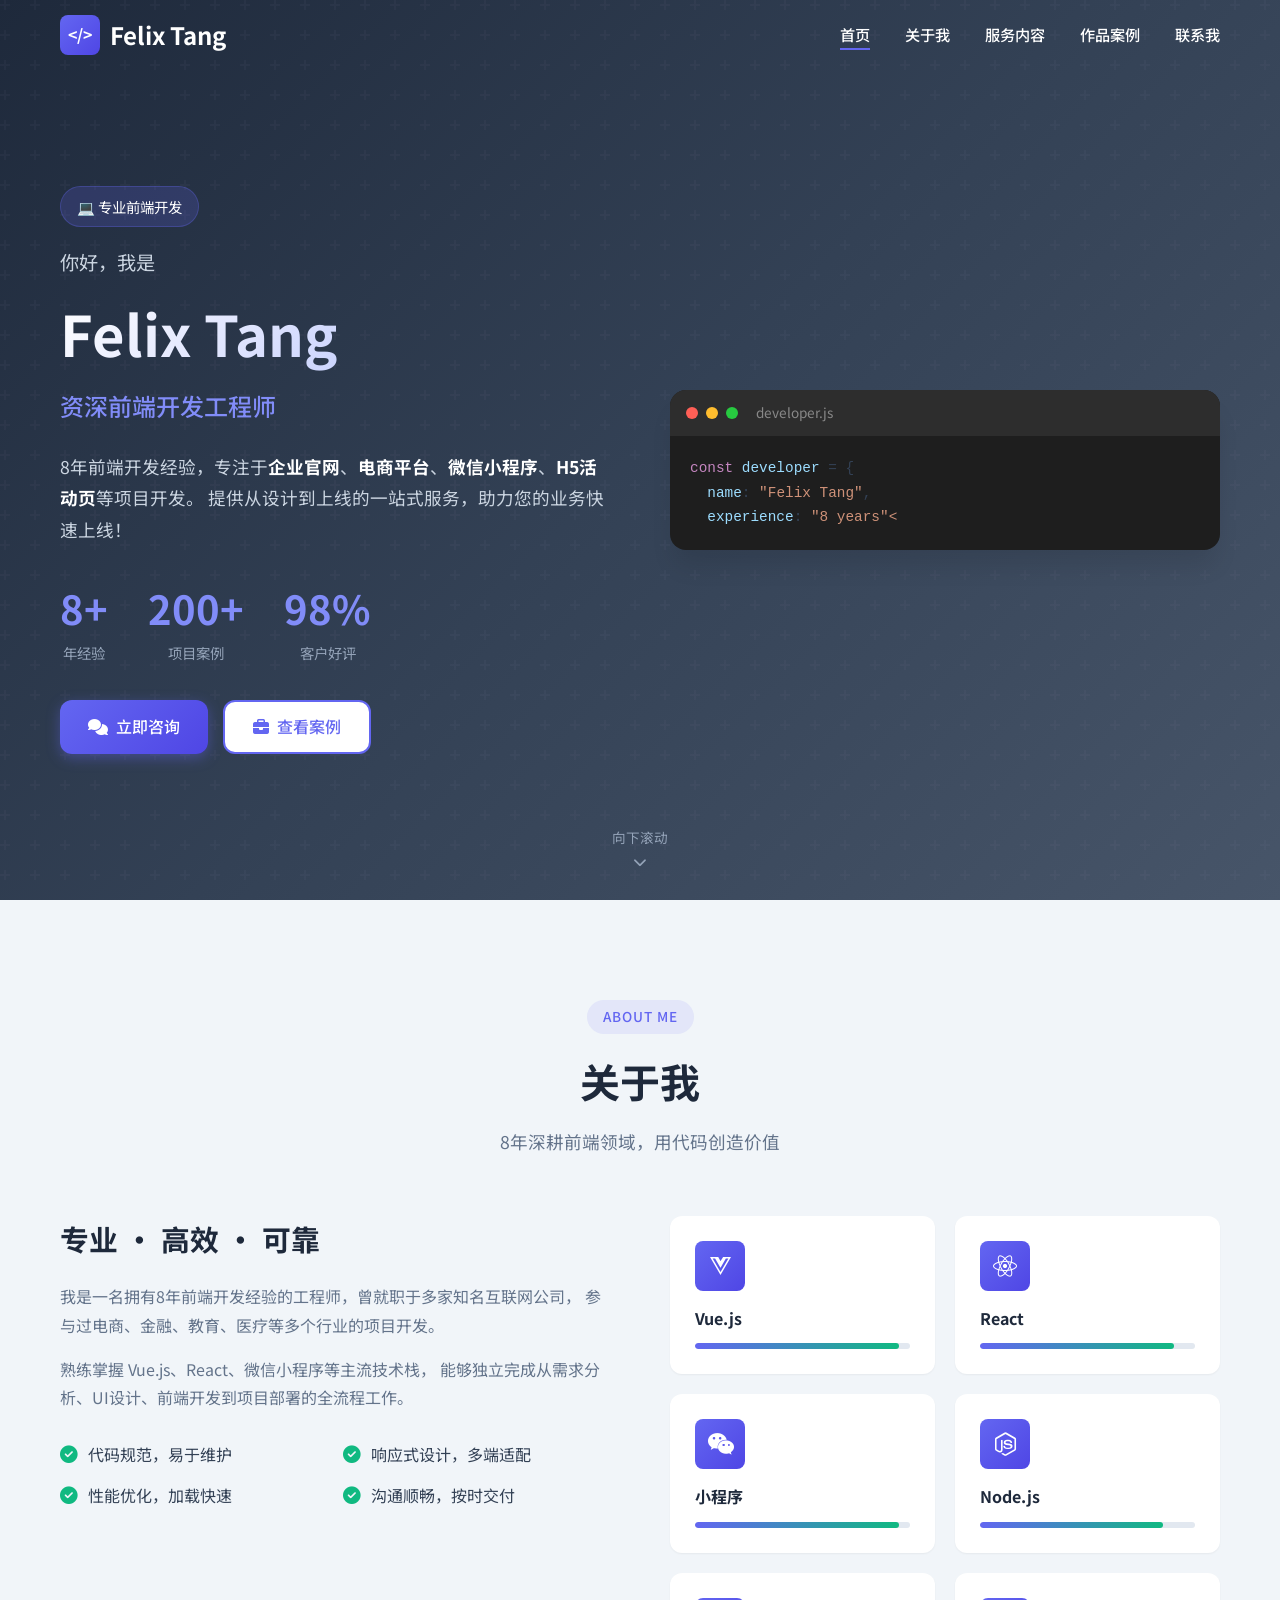
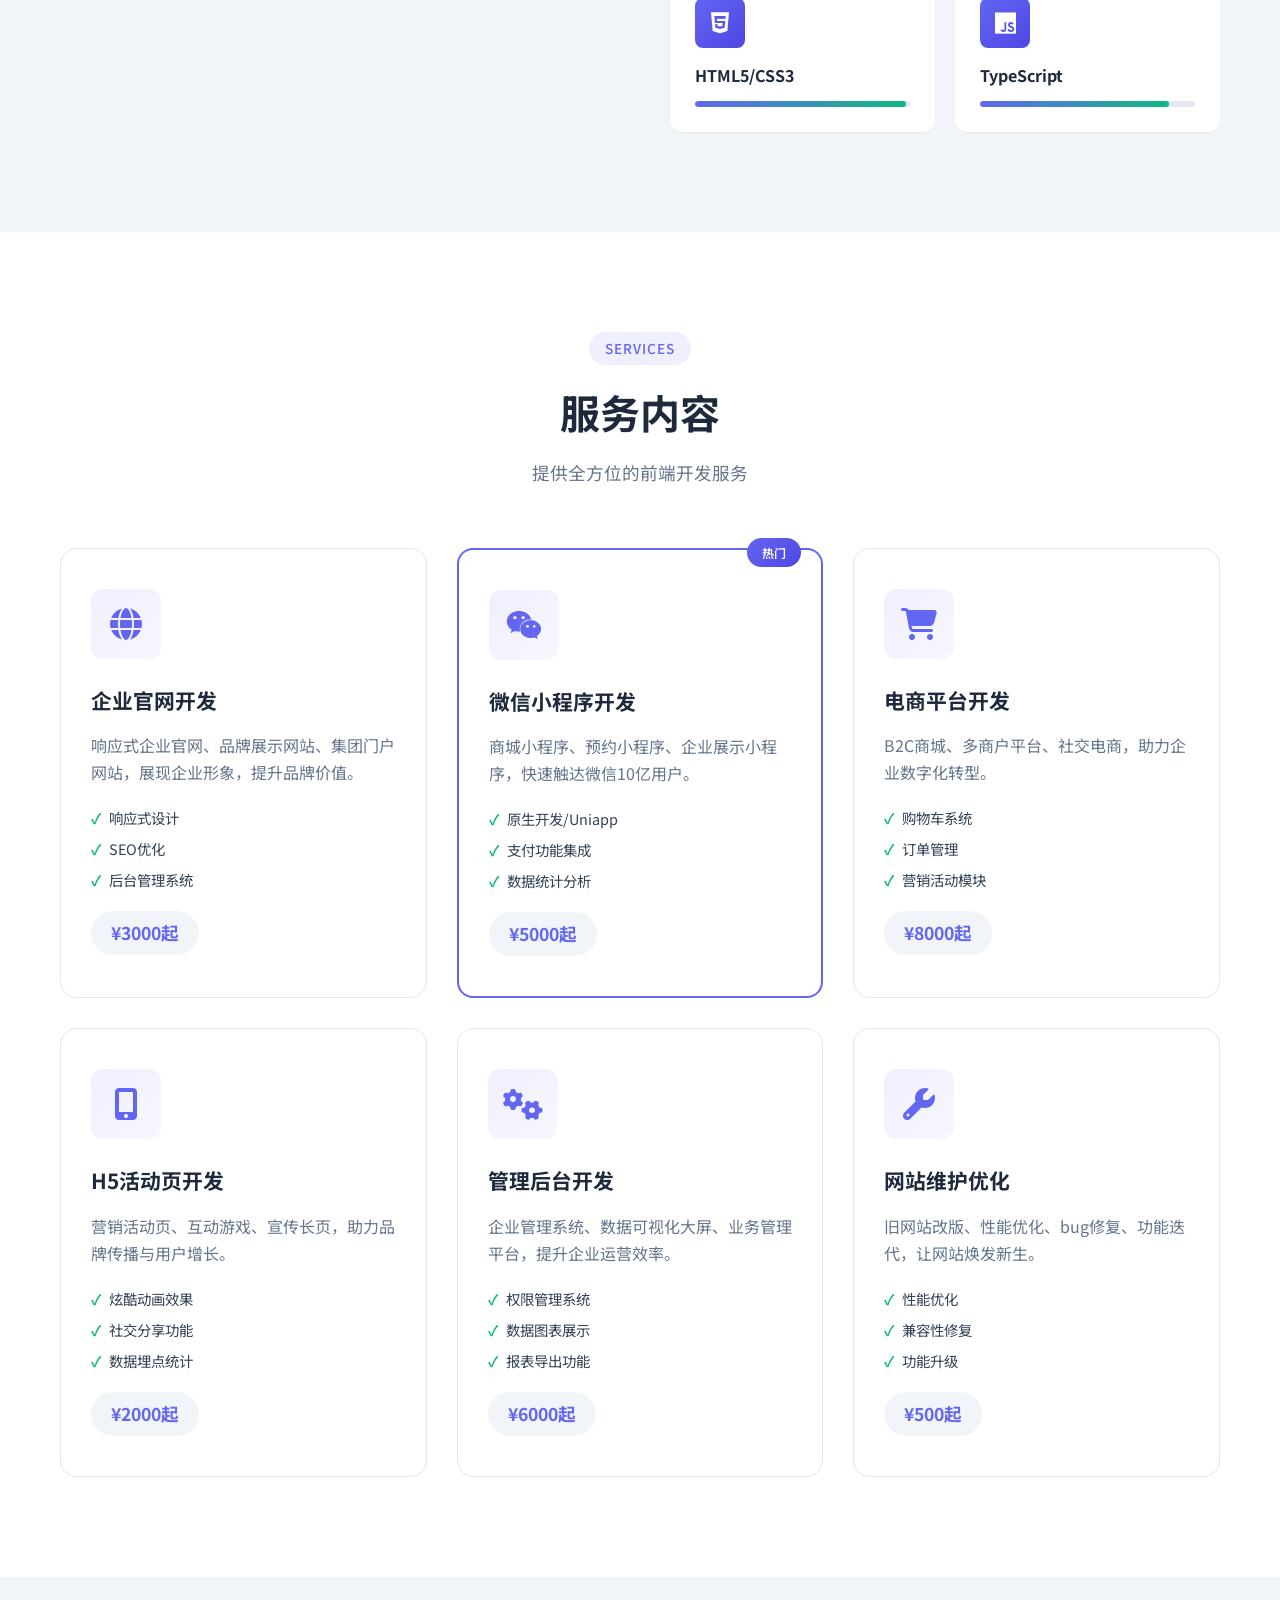
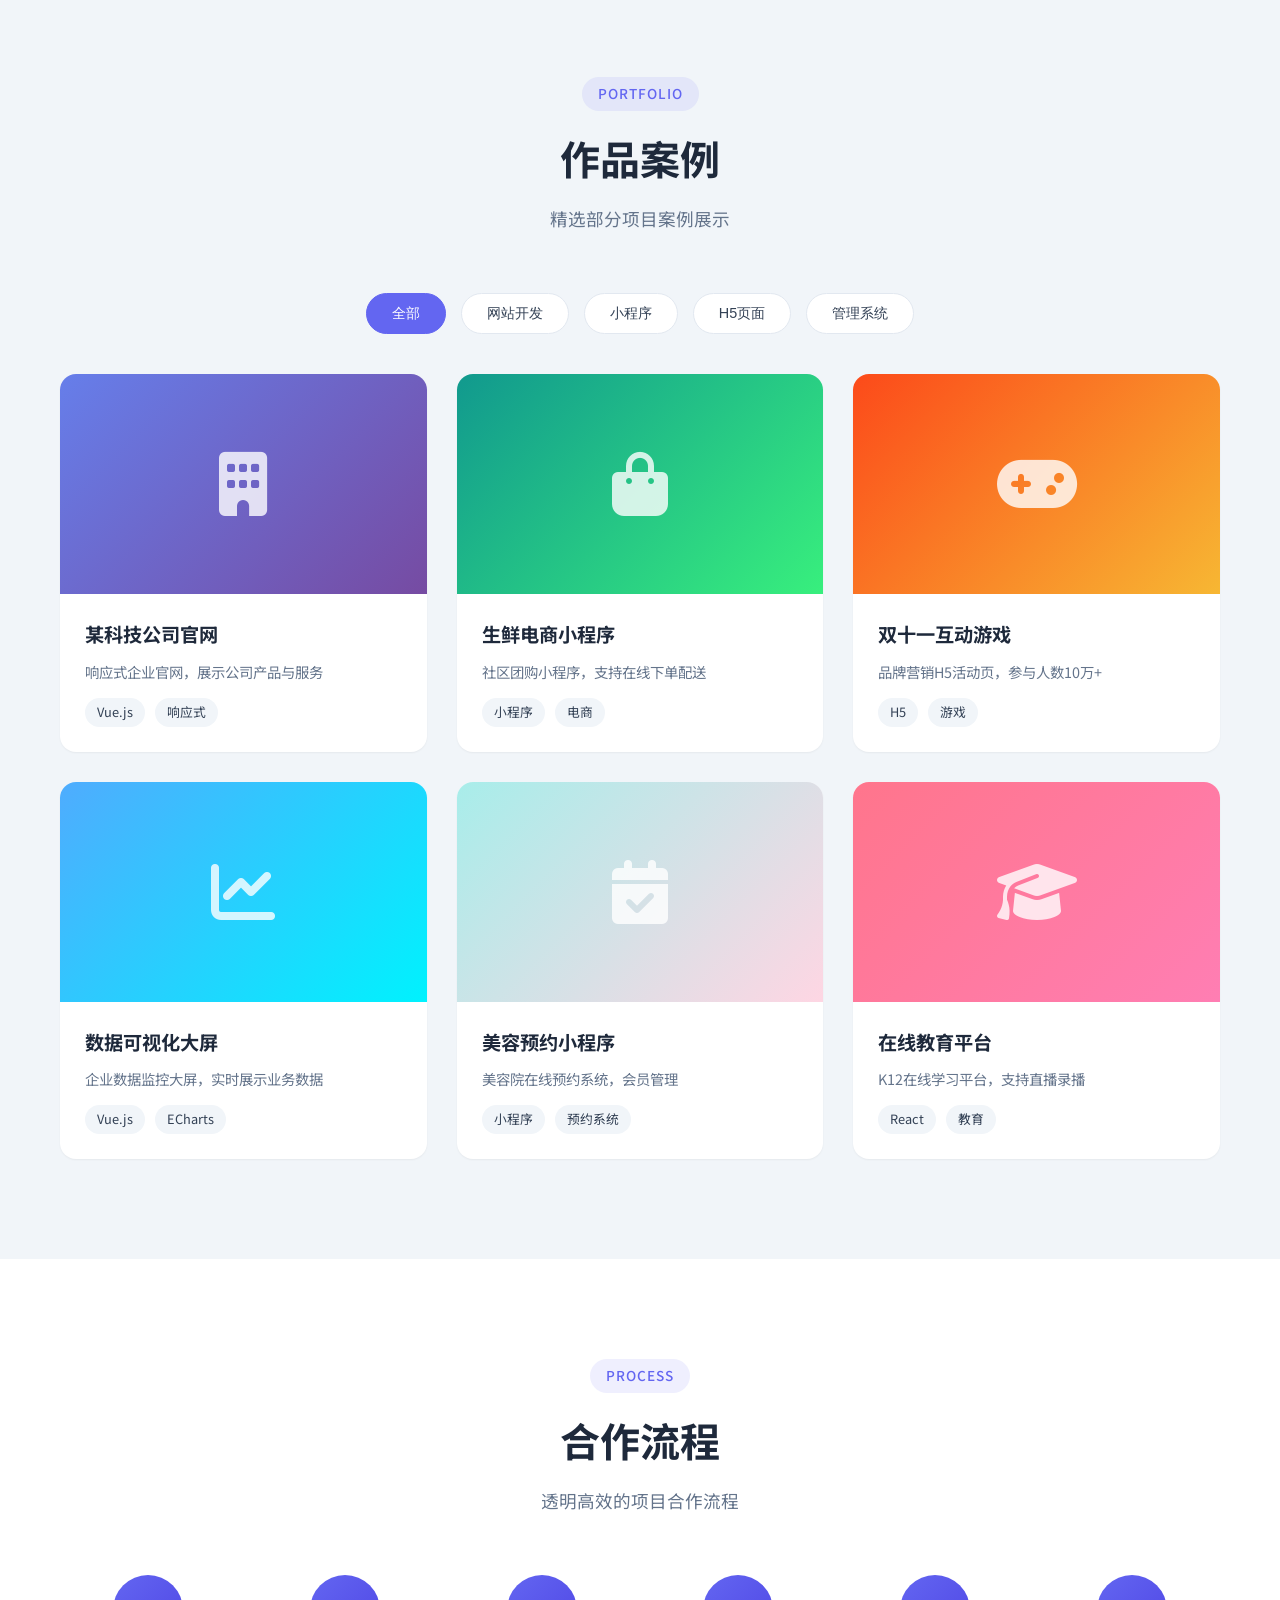
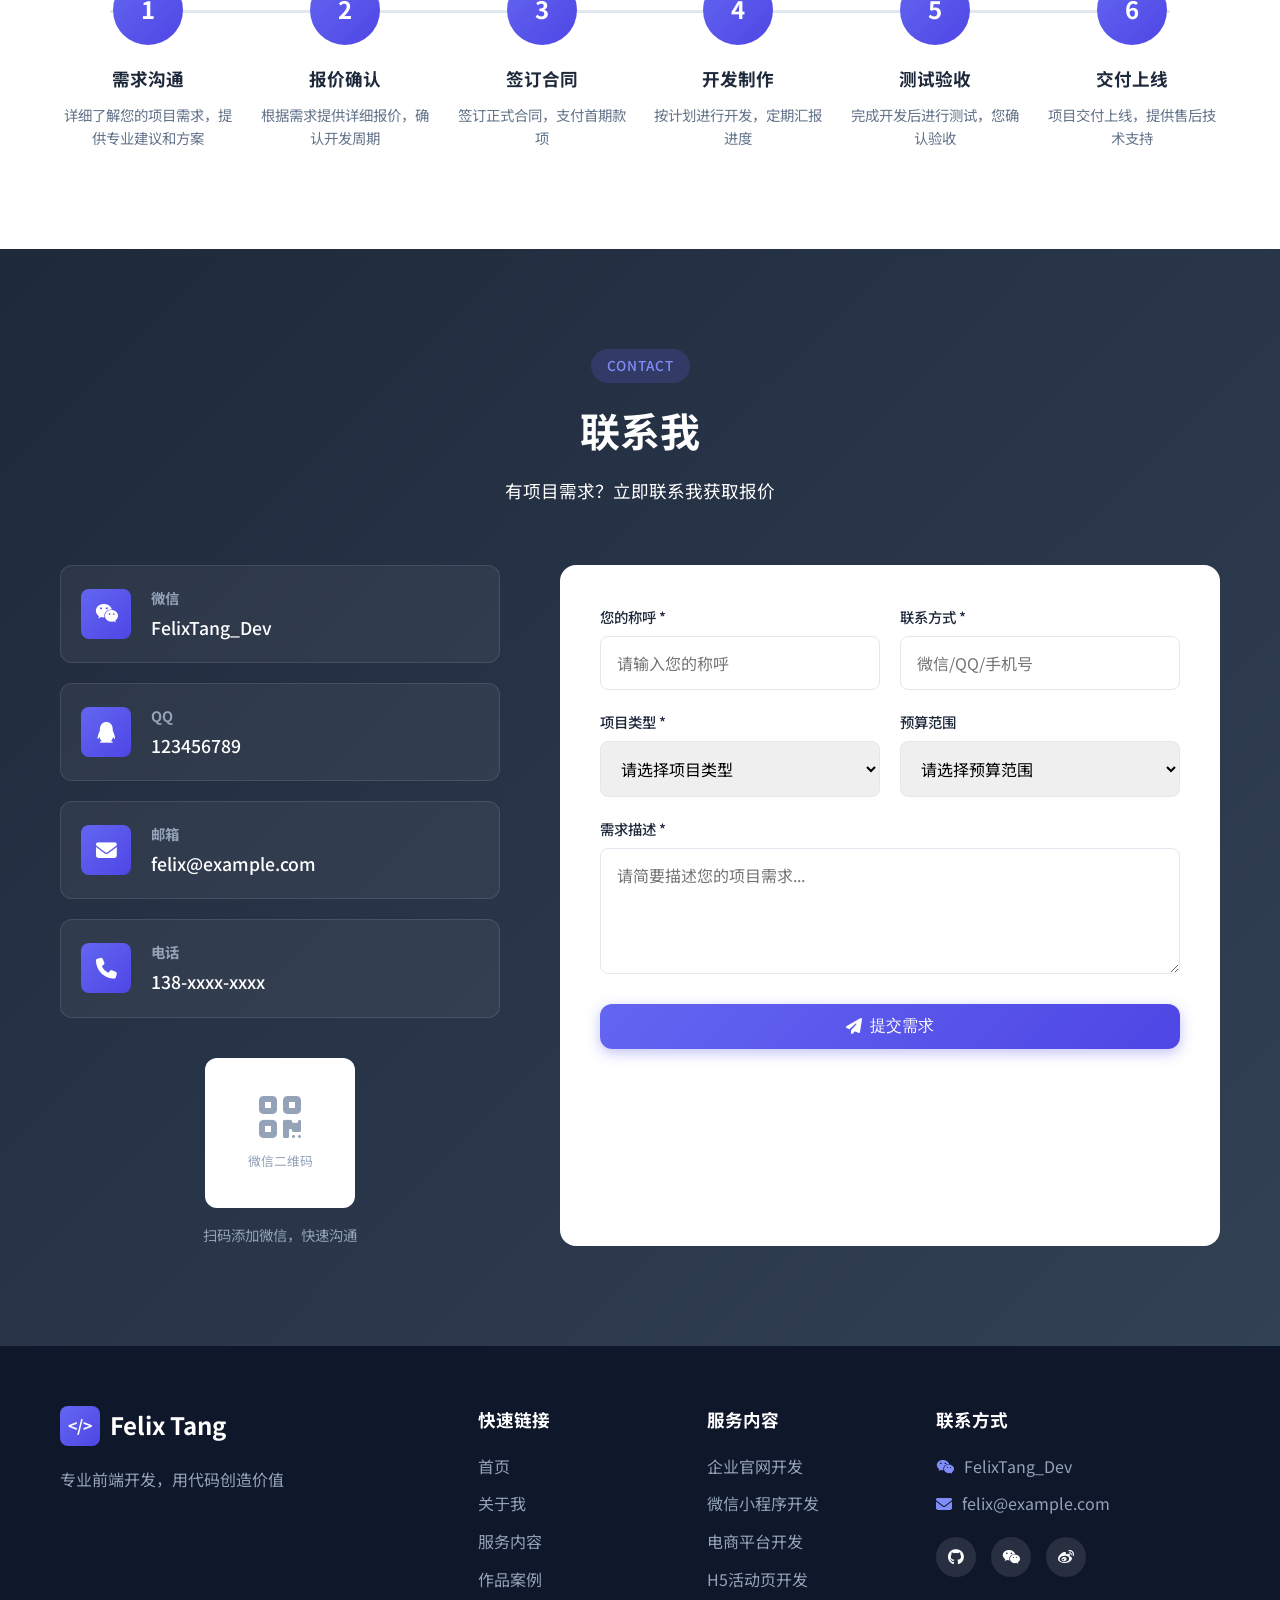
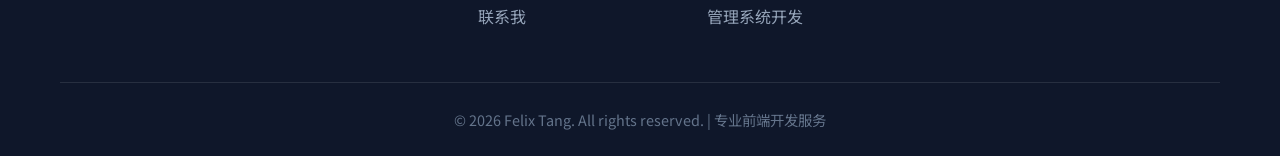
==== portfolio/index.html @ 5f20aa20 "feat: 添加前端开发者作品集网站 - 创建响应式单页面作品集网站 - 包含首页、关于、服务、案例、联系等模块 - 现代化 UI 设计，支持移动端适配 - 添加案例筛选、滚动动画等交互功能 - 用于" ====
<!DOCTYPE html>
<html lang="zh-CN">
<head>
    <meta charset="UTF-8">
    <meta name="viewport" content="width=device-width, initial-scale=1.0">
    <meta name="description" content="专业前端开发者 - 8年经验，专注网站开发、小程序开发、H5页面制作">
    <meta name="keywords" content="前端开发,网站开发,小程序开发,H5开发,外包接单">
    <title>Felix Tang | 资深前端开发工程师 - 网站&小程序定制开发</title>
    <link rel="stylesheet" href="assets/css/style.css">
    <link href="https://fonts.googleapis.com/css2?family=Noto+Sans+SC:wght@300;400;500;700&display=swap" rel="stylesheet">
    <link rel="stylesheet" href="https://cdnjs.cloudflare.com/ajax/libs/font-awesome/6.4.0/css/all.min.css">
</head>
<body>
    <!-- 导航栏 -->
    <nav class="navbar" id="navbar">
        <div class="container">
            <a href="#" class="logo">
                <span class="logo-icon">&lt;/&gt;</span>
                <span class="logo-text">Felix Tang</span>
            </a>
            <ul class="nav-links" id="navLinks">
                <li><a href="#home" class="active">首页</a></li>
                <li><a href="#about">关于我</a></li>
                <li><a href="#services">服务内容</a></li>
                <li><a href="#portfolio">作品案例</a></li>
                <li><a href="#contact">联系我</a></li>
            </ul>
            <button class="nav-toggle" id="navToggle">
                <i class="fas fa-bars"></i>
            </button>
        </div>
    </nav>

    <!-- Hero 区域 -->
    <section class="hero" id="home">
        <div class="hero-bg"></div>
        <div class="container">
            <div class="hero-content">
                <div class="hero-text">
                    <span class="hero-tag">💻 专业前端开发</span>
                    <h1 class="hero-title">
                        <span class="greeting">你好，我是</span>
                        <span class="name">Felix Tang</span>
                        <span class="role">资深前端开发工程师</span>
                    </h1>
                    <p class="hero-desc">
                        8年前端开发经验，专注于<strong>企业官网</strong>、<strong>电商平台</strong>、<strong>微信小程序</strong>、<strong>H5活动页</strong>等项目开发。
                        提供从设计到上线的一站式服务，助力您的业务快速上线！
                    </p>
                    <div class="hero-stats">
                        <div class="stat-item">
                            <span class="stat-number">8+</span>
                            <span class="stat-label">年经验</span>
                        </div>
                        <div class="stat-item">
                            <span class="stat-number">200+</span>
                            <span class="stat-label">项目案例</span>
                        </div>
                        <div class="stat-item">
                            <span class="stat-number">98%</span>
                            <span class="stat-label">客户好评</span>
                        </div>
                    </div>
                    <div class="hero-actions">
                        <a href="#contact" class="btn btn-primary">
                            <i class="fas fa-comments"></i> 立即咨询
                        </a>
                        <a href="#portfolio" class="btn btn-secondary">
                            <i class="fas fa-briefcase"></i> 查看案例
                        </a>
                    </div>
                </div>
                <div class="hero-visual">
                    <div class="code-window">
                        <div class="window-header">
                            <span class="dot red"></span>
                            <span class="dot yellow"></span>
                            <span class="dot green"></span>
                            <span class="window-title">developer.js</span>
                        </div>
                        <div class="window-body">
                            <pre><code><span class="keyword">const</span> <span class="variable">developer</span> = {
  <span class="property">name</span>: <span class="string">"Felix Tang"</span>,
  <span class="property">experience</span>: <span class="string">"8 years"</span>,
  <span class="property">skills</span>: [
    <span class="string">"Vue.js"</span>, <span class="string">"React"</span>,
    <span class="string">"小程序"</span>, <span class="string">"Node.js"</span>
  ],
  <span class="property">passion</span>: <span class="string">"创造优秀产品"</span>,
  <span class="method">createProject</span>() {
    <span class="keyword">return</span> <span class="string">"🚀 完美交付!"</span>;
  }
};</code></pre>
                        </div>
                    </div>
                </div>
            </div>
        </div>
        <div class="scroll-indicator">
            <span>向下滚动</span>
            <i class="fas fa-chevron-down"></i>
        </div>
    </section>

    <!-- 关于我 -->
    <section class="about" id="about">
        <div class="container">
            <div class="section-header">
                <span class="section-tag">About Me</span>
                <h2 class="section-title">关于我</h2>
                <p class="section-desc">8年深耕前端领域，用代码创造价值</p>
            </div>
            <div class="about-content">
                <div class="about-info">
                    <h3>专业 · 高效 · 可靠</h3>
                    <p>
                        我是一名拥有8年前端开发经验的工程师，曾就职于多家知名互联网公司，
                        参与过电商、金融、教育、医疗等多个行业的项目开发。
                    </p>
                    <p>
                        熟练掌握 Vue.js、React、微信小程序等主流技术栈，
                        能够独立完成从需求分析、UI设计、前端开发到项目部署的全流程工作。
                    </p>
                    <div class="about-highlights">
                        <div class="highlight-item">
                            <i class="fas fa-check-circle"></i>
                            <span>代码规范，易于维护</span>
                        </div>
                        <div class="highlight-item">
                            <i class="fas fa-check-circle"></i>
                            <span>响应式设计，多端适配</span>
                        </div>
                        <div class="highlight-item">
                            <i class="fas fa-check-circle"></i>
                            <span>性能优化，加载快速</span>
                        </div>
                        <div class="highlight-item">
                            <i class="fas fa-check-circle"></i>
                            <span>沟通顺畅，按时交付</span>
                        </div>
                    </div>
                </div>
                <div class="skills-grid">
                    <div class="skill-card">
                        <div class="skill-icon">
                            <i class="fab fa-vuejs"></i>
                        </div>
                        <h4>Vue.js</h4>
                        <div class="skill-bar">
                            <div class="skill-progress" style="width: 95%"></div>
                        </div>
                    </div>
                    <div class="skill-card">
                        <div class="skill-icon">
                            <i class="fab fa-react"></i>
                        </div>
                        <h4>React</h4>
                        <div class="skill-bar">
                            <div class="skill-progress" style="width: 90%"></div>
                        </div>
                    </div>
                    <div class="skill-card">
                        <div class="skill-icon">
                            <i class="fab fa-weixin"></i>
                        </div>
                        <h4>小程序</h4>
                        <div class="skill-bar">
                            <div class="skill-progress" style="width: 95%"></div>
                        </div>
                    </div>
                    <div class="skill-card">
                        <div class="skill-icon">
                            <i class="fab fa-node-js"></i>
                        </div>
                        <h4>Node.js</h4>
                        <div class="skill-bar">
                            <div class="skill-progress" style="width: 85%"></div>
                        </div>
                    </div>
                    <div class="skill-card">
                        <div class="skill-icon">
                            <i class="fab fa-html5"></i>
                        </div>
                        <h4>HTML5/CSS3</h4>
                        <div class="skill-bar">
                            <div class="skill-progress" style="width: 98%"></div>
                        </div>
                    </div>
                    <div class="skill-card">
                        <div class="skill-icon">
                            <i class="fab fa-js"></i>
                        </div>
                        <h4>TypeScript</h4>
                        <div class="skill-bar">
                            <div class="skill-progress" style="width: 88%"></div>
                        </div>
                    </div>
                </div>
            </div>
        </div>
    </section>

    <!-- 服务内容 -->
    <section class="services" id="services">
        <div class="container">
            <div class="section-header">
                <span class="section-tag">Services</span>
                <h2 class="section-title">服务内容</h2>
                <p class="section-desc">提供全方位的前端开发服务</p>
            </div>
            <div class="services-grid">
                <div class="service-card">
                    <div class="service-icon">
                        <i class="fas fa-globe"></i>
                    </div>
                    <h3>企业官网开发</h3>
                    <p>响应式企业官网、品牌展示网站、集团门户网站，展现企业形象，提升品牌价值。</p>
                    <ul class="service-features">
                        <li>响应式设计</li>
                        <li>SEO优化</li>
                        <li>后台管理系统</li>
                    </ul>
                    <span class="service-price">¥3000起</span>
                </div>
                <div class="service-card featured">
                    <div class="featured-tag">热门</div>
                    <div class="service-icon">
                        <i class="fab fa-weixin"></i>
                    </div>
                    <h3>微信小程序开发</h3>
                    <p>商城小程序、预约小程序、企业展示小程序，快速触达微信10亿用户。</p>
                    <ul class="service-features">
                        <li>原生开发/Uniapp</li>
                        <li>支付功能集成</li>
                        <li>数据统计分析</li>
                    </ul>
                    <span class="service-price">¥5000起</span>
                </div>
                <div class="service-card">
                    <div class="service-icon">
                        <i class="fas fa-shopping-cart"></i>
                    </div>
                    <h3>电商平台开发</h3>
                    <p>B2C商城、多商户平台、社交电商，助力企业数字化转型。</p>
                    <ul class="service-features">
                        <li>购物车系统</li>
                        <li>订单管理</li>
                        <li>营销活动模块</li>
                    </ul>
                    <span class="service-price">¥8000起</span>
                </div>
                <div class="service-card">
                    <div class="service-icon">
                        <i class="fas fa-mobile-alt"></i>
                    </div>
                    <h3>H5活动页开发</h3>
                    <p>营销活动页、互动游戏、宣传长页，助力品牌传播与用户增长。</p>
                    <ul class="service-features">
                        <li>炫酷动画效果</li>
                        <li>社交分享功能</li>
                        <li>数据埋点统计</li>
                    </ul>
                    <span class="service-price">¥2000起</span>
                </div>
                <div class="service-card">
                    <div class="service-icon">
                        <i class="fas fa-cogs"></i>
                    </div>
                    <h3>管理后台开发</h3>
                    <p>企业管理系统、数据可视化大屏、业务管理平台，提升企业运营效率。</p>
                    <ul class="service-features">
                        <li>权限管理系统</li>
                        <li>数据图表展示</li>
                        <li>报表导出功能</li>
                    </ul>
                    <span class="service-price">¥6000起</span>
                </div>
                <div class="service-card">
                    <div class="service-icon">
                        <i class="fas fa-wrench"></i>
                    </div>
                    <h3>网站维护优化</h3>
                    <p>旧网站改版、性能优化、bug修复、功能迭代，让网站焕发新生。</p>
                    <ul class="service-features">
                        <li>性能优化</li>
                        <li>兼容性修复</li>
                        <li>功能升级</li>
                    </ul>
                    <span class="service-price">¥500起</span>
                </div>
            </div>
        </div>
    </section>

    <!-- 作品案例 -->
    <section class="portfolio" id="portfolio">
        <div class="container">
            <div class="section-header">
                <span class="section-tag">Portfolio</span>
                <h2 class="section-title">作品案例</h2>
                <p class="section-desc">精选部分项目案例展示</p>
            </div>
            <div class="portfolio-filter">
                <button class="filter-btn active" data-filter="all">全部</button>
                <button class="filter-btn" data-filter="website">网站开发</button>
                <button class="filter-btn" data-filter="miniprogram">小程序</button>
                <button class="filter-btn" data-filter="h5">H5页面</button>
                <button class="filter-btn" data-filter="admin">管理系统</button>
            </div>
            <div class="portfolio-grid">
                <!-- 案例1 -->
                <div class="portfolio-item" data-category="website">
                    <div class="portfolio-image">
                        <div class="portfolio-placeholder" style="background: linear-gradient(135deg, #667eea 0%, #764ba2 100%);">
                            <i class="fas fa-building"></i>
                        </div>
                        <div class="portfolio-overlay">
                            <div class="portfolio-actions">
                                <a href="#" class="portfolio-btn"><i class="fas fa-link"></i></a>
                                <a href="#" class="portfolio-btn"><i class="fas fa-search-plus"></i></a>
                            </div>
                        </div>
                    </div>
                    <div class="portfolio-info">
                        <h3>某科技公司官网</h3>
                        <p>响应式企业官网，展示公司产品与服务</p>
                        <div class="portfolio-tags">
                            <span>Vue.js</span>
                            <span>响应式</span>
                        </div>
                    </div>
                </div>
                <!-- 案例2 -->
                <div class="portfolio-item" data-category="miniprogram">
                    <div class="portfolio-image">
                        <div class="portfolio-placeholder" style="background: linear-gradient(135deg, #11998e 0%, #38ef7d 100%);">
                            <i class="fas fa-shopping-bag"></i>
                        </div>
                        <div class="portfolio-overlay">
                            <div class="portfolio-actions">
                                <a href="#" class="portfolio-btn"><i class="fas fa-link"></i></a>
                                <a href="#" class="portfolio-btn"><i class="fas fa-search-plus"></i></a>
                            </div>
                        </div>
                    </div>
                    <div class="portfolio-info">
                        <h3>生鲜电商小程序</h3>
                        <p>社区团购小程序，支持在线下单配送</p>
                        <div class="portfolio-tags">
                            <span>小程序</span>
                            <span>电商</span>
                        </div>
                    </div>
                </div>
                <!-- 案例3 -->
                <div class="portfolio-item" data-category="h5">
                    <div class="portfolio-image">
                        <div class="portfolio-placeholder" style="background: linear-gradient(135deg, #fc4a1a 0%, #f7b733 100%);">
                            <i class="fas fa-gamepad"></i>
                        </div>
                        <div class="portfolio-overlay">
                            <div class="portfolio-actions">
                                <a href="#" class="portfolio-btn"><i class="fas fa-link"></i></a>
                                <a href="#" class="portfolio-btn"><i class="fas fa-search-plus"></i></a>
                            </div>
                        </div>
                    </div>
                    <div class="portfolio-info">
                        <h3>双十一互动游戏</h3>
                        <p>品牌营销H5活动页，参与人数10万+</p>
                        <div class="portfolio-tags">
                            <span>H5</span>
                            <span>游戏</span>
                        </div>
                    </div>
                </div>
                <!-- 案例4 -->
                <div class="portfolio-item" data-category="admin">
                    <div class="portfolio-image">
                        <div class="portfolio-placeholder" style="background: linear-gradient(135deg, #4facfe 0%, #00f2fe 100%);">
                            <i class="fas fa-chart-line"></i>
                        </div>
                        <div class="portfolio-overlay">
                            <div class="portfolio-actions">
                                <a href="#" class="portfolio-btn"><i class="fas fa-link"></i></a>
                                <a href="#" class="portfolio-btn"><i class="fas fa-search-plus"></i></a>
                            </div>
                        </div>
                    </div>
                    <div class="portfolio-info">
                        <h3>数据可视化大屏</h3>
                        <p>企业数据监控大屏，实时展示业务数据</p>
                        <div class="portfolio-tags">
                            <span>Vue.js</span>
                            <span>ECharts</span>
                        </div>
                    </div>
                </div>
                <!-- 案例5 -->
                <div class="portfolio-item" data-category="miniprogram">
                    <div class="portfolio-image">
                        <div class="portfolio-placeholder" style="background: linear-gradient(135deg, #a8edea 0%, #fed6e3 100%);">
                            <i class="fas fa-calendar-check"></i>
                        </div>
                        <div class="portfolio-overlay">
                            <div class="portfolio-actions">
                                <a href="#" class="portfolio-btn"><i class="fas fa-link"></i></a>
                                <a href="#" class="portfolio-btn"><i class="fas fa-search-plus"></i></a>
                            </div>
                        </div>
                    </div>
                    <div class="portfolio-info">
                        <h3>美容预约小程序</h3>
                        <p>美容院在线预约系统，会员管理</p>
                        <div class="portfolio-tags">
                            <span>小程序</span>
                            <span>预约系统</span>
                        </div>
                    </div>
                </div>
                <!-- 案例6 -->
                <div class="portfolio-item" data-category="website">
                    <div class="portfolio-image">
                        <div class="portfolio-placeholder" style="background: linear-gradient(135deg, #ff758c 0%, #ff7eb3 100%);">
                            <i class="fas fa-graduation-cap"></i>
                        </div>
                        <div class="portfolio-overlay">
                            <div class="portfolio-actions">
                                <a href="#" class="portfolio-btn"><i class="fas fa-link"></i></a>
                                <a href="#" class="portfolio-btn"><i class="fas fa-search-plus"></i></a>
                            </div>
                        </div>
                    </div>
                    <div class="portfolio-info">
                        <h3>在线教育平台</h3>
                        <p>K12在线学习平台，支持直播录播</p>
                        <div class="portfolio-tags">
                            <span>React</span>
                            <span>教育</span>
                        </div>
                    </div>
                </div>
            </div>
        </div>
    </section>

    <!-- 工作流程 -->
    <section class="process">
        <div class="container">
            <div class="section-header">
                <span class="section-tag">Process</span>
                <h2 class="section-title">合作流程</h2>
                <p class="section-desc">透明高效的项目合作流程</p>
            </div>
            <div class="process-timeline">
                <div class="process-item">
                    <div class="process-icon">
                        <span>1</span>
                    </div>
                    <div class="process-content">
                        <h3>需求沟通</h3>
                        <p>详细了解您的项目需求，提供专业建议和方案</p>
                    </div>
                </div>
                <div class="process-item">
                    <div class="process-icon">
                        <span>2</span>
                    </div>
                    <div class="process-content">
                        <h3>报价确认</h3>
                        <p>根据需求提供详细报价，确认开发周期</p>
                    </div>
                </div>
                <div class="process-item">
                    <div class="process-icon">
                        <span>3</span>
                    </div>
                    <div class="process-content">
                        <h3>签订合同</h3>
                        <p>签订正式合同，支付首期款项</p>
                    </div>
                </div>
                <div class="process-item">
                    <div class="process-icon">
                        <span>4</span>
                    </div>
                    <div class="process-content">
                        <h3>开发制作</h3>
                        <p>按计划进行开发，定期汇报进度</p>
                    </div>
                </div>
                <div class="process-item">
                    <div class="process-icon">
                        <span>5</span>
                    </div>
                    <div class="process-content">
                        <h3>测试验收</h3>
                        <p>完成开发后进行测试，您确认验收</p>
                    </div>
                </div>
                <div class="process-item">
                    <div class="process-icon">
                        <span>6</span>
                    </div>
                    <div class="process-content">
                        <h3>交付上线</h3>
                        <p>项目交付上线，提供售后技术支持</p>
                    </div>
                </div>
            </div>
        </div>
    </section>

    <!-- 联系我 -->
    <section class="contact" id="contact">
        <div class="container">
            <div class="section-header">
                <span class="section-tag">Contact</span>
                <h2 class="section-title">联系我</h2>
                <p class="section-desc">有项目需求？立即联系我获取报价</p>
            </div>
            <div class="contact-content">
                <div class="contact-info">
                    <div class="contact-card">
                        <div class="contact-icon">
                            <i class="fab fa-weixin"></i>
                        </div>
                        <div class="contact-detail">
                            <h4>微信</h4>
                            <p>FelixTang_Dev</p>
                        </div>
                    </div>
                    <div class="contact-card">
                        <div class="contact-icon">
                            <i class="fab fa-qq"></i>
                        </div>
                        <div class="contact-detail">
                            <h4>QQ</h4>
                            <p>123456789</p>
                        </div>
                    </div>
                    <div class="contact-card">
                        <div class="contact-icon">
                            <i class="fas fa-envelope"></i>
                        </div>
                        <div class="contact-detail">
                            <h4>邮箱</h4>
                            <p>felix@example.com</p>
                        </div>
                    </div>
                    <div class="contact-card">
                        <div class="contact-icon">
                            <i class="fas fa-phone"></i>
                        </div>
                        <div class="contact-detail">
                            <h4>电话</h4>
                            <p>138-xxxx-xxxx</p>
                        </div>
                    </div>
                    <div class="contact-qr">
                        <div class="qr-placeholder">
                            <i class="fas fa-qrcode"></i>
                            <p>微信二维码</p>
                        </div>
                        <p>扫码添加微信，快速沟通</p>
                    </div>
                </div>
                <div class="contact-form-wrapper">
                    <form class="contact-form" id="contactForm">
                        <div class="form-group">
                            <label for="name">您的称呼 *</label>
                            <input type="text" id="name" name="name" required placeholder="请输入您的称呼">
                        </div>
                        <div class="form-group">
                            <label for="contact">联系方式 *</label>
                            <input type="text" id="contact" name="contact" required placeholder="微信/QQ/手机号">
                        </div>
                        <div class="form-group">
                            <label for="projectType">项目类型 *</label>
                            <select id="projectType" name="projectType" required>
                                <option value="">请选择项目类型</option>
                                <option value="website">企业官网</option>
                                <option value="miniprogram">微信小程序</option>
                                <option value="ecommerce">电商平台</option>
                                <option value="h5">H5活动页</option>
                                <option value="admin">管理系统</option>
                                <option value="other">其他</option>
                            </select>
                        </div>
                        <div class="form-group">
                            <label for="budget">预算范围</label>
                            <select id="budget" name="budget">
                                <option value="">请选择预算范围</option>
                                <option value="3000">3000以下</option>
                                <option value="3000-5000">3000-5000</option>
                                <option value="5000-10000">5000-10000</option>
                                <option value="10000-20000">10000-20000</option>
                                <option value="20000+">20000以上</option>
                            </select>
                        </div>
                        <div class="form-group full-width">
                            <label for="description">需求描述 *</label>
                            <textarea id="description" name="description" rows="4" required placeholder="请简要描述您的项目需求..."></textarea>
                        </div>
                        <button type="submit" class="btn btn-primary btn-block">
                            <i class="fas fa-paper-plane"></i> 提交需求
                        </button>
                    </form>
                </div>
            </div>
        </div>
    </section>

    <!-- 页脚 -->
    <footer class="footer">
        <div class="container">
            <div class="footer-content">
                <div class="footer-brand">
                    <a href="#" class="logo">
                        <span class="logo-icon">&lt;/&gt;</span>
                        <span class="logo-text">Felix Tang</span>
                    </a>
                    <p>专业前端开发，用代码创造价值</p>
                </div>
                <div class="footer-links">
                    <h4>快速链接</h4>
                    <ul>
                        <li><a href="#home">首页</a></li>
                        <li><a href="#about">关于我</a></li>
                        <li><a href="#services">服务内容</a></li>
                        <li><a href="#portfolio">作品案例</a></li>
                        <li><a href="#contact">联系我</a></li>
                    </ul>
                </div>
                <div class="footer-services">
                    <h4>服务内容</h4>
                    <ul>
                        <li>企业官网开发</li>
                        <li>微信小程序开发</li>
                        <li>电商平台开发</li>
                        <li>H5活动页开发</li>
                        <li>管理系统开发</li>
                    </ul>
                </div>
                <div class="footer-contact">
                    <h4>联系方式</h4>
                    <ul>
                        <li><i class="fab fa-weixin"></i> FelixTang_Dev</li>
                        <li><i class="fas fa-envelope"></i> felix@example.com</li>
                    </ul>
                    <div class="social-links">
                        <a href="#"><i class="fab fa-github"></i></a>
                        <a href="#"><i class="fab fa-weixin"></i></a>
                        <a href="#"><i class="fab fa-weibo"></i></a>
                    </div>
                </div>
            </div>
            <div class="footer-bottom">
                <p>&copy; 2026 Felix Tang. All rights reserved. | 专业前端开发服务</p>
            </div>
        </div>
    </footer>

    <!-- 返回顶部 -->
    <button class="back-to-top" id="backToTop">
        <i class="fas fa-arrow-up"></i>
    </button>

    <script src="assets/js/main.js"></script>
</body>
</html>
---- portfolio/assets/css/style.css ----
/* ==================== 
   CSS Variables & Reset 
   ==================== */
:root {
    --primary-color: #6366f1;
    --primary-dark: #4f46e5;
    --primary-light: #818cf8;
    --secondary-color: #10b981;
    --accent-color: #f59e0b;
    --dark-color: #1e293b;
    --dark-light: #334155;
    --light-color: #f8fafc;
    --gray-100: #f1f5f9;
    --gray-200: #e2e8f0;
    --gray-300: #cbd5e1;
    --gray-400: #94a3b8;
    --gray-500: #64748b;
    --gray-600: #475569;
    --text-color: #334155;
    --text-light: #64748b;
    --white: #ffffff;
    --shadow-sm: 0 1px 2px 0 rgb(0 0 0 / 0.05);
    --shadow: 0 4px 6px -1px rgb(0 0 0 / 0.1);
    --shadow-lg: 0 10px 15px -3px rgb(0 0 0 / 0.1);
    --shadow-xl: 0 20px 25px -5px rgb(0 0 0 / 0.1);
    --radius-sm: 0.375rem;
    --radius: 0.5rem;
    --radius-lg: 0.75rem;
    --radius-xl: 1rem;
    --radius-2xl: 1.5rem;
    --transition: all 0.3s ease;
}

* {
    margin: 0;
    padding: 0;
    box-sizing: border-box;
}

html {
    scroll-behavior: smooth;
}

body {
    font-family: 'Noto Sans SC', -apple-system, BlinkMacSystemFont, sans-serif;
    font-size: 16px;
    line-height: 1.6;
    color: var(--text-color);
    background-color: var(--white);
    overflow-x: hidden;
}

a {
    text-decoration: none;
    color: inherit;
    transition: var(--transition);
}

ul {
    list-style: none;
}

img {
    max-width: 100%;
    height: auto;
}

/* ==================== 
   Utility Classes 
   ==================== */
.container {
    max-width: 1200px;
    margin: 0 auto;
    padding: 0 20px;
}

.btn {
    display: inline-flex;
    align-items: center;
    justify-content: center;
    gap: 8px;
    padding: 12px 28px;
    font-size: 1rem;
    font-weight: 500;
    border-radius: var(--radius-lg);
    border: none;
    cursor: pointer;
    transition: var(--transition);
}

.btn-primary {
    background: linear-gradient(135deg, var(--primary-color) 0%, var(--primary-dark) 100%);
    color: var(--white);
    box-shadow: 0 4px 14px 0 rgba(99, 102, 241, 0.4);
}

.btn-primary:hover {
    transform: translateY(-2px);
    box-shadow: 0 6px 20px 0 rgba(99, 102, 241, 0.5);
}

.btn-secondary {
    background: var(--white);
    color: var(--primary-color);
    border: 2px solid var(--primary-color);
}

.btn-secondary:hover {
    background: var(--primary-color);
    color: var(--white);
}

.btn-block {
    width: 100%;
}

/* ==================== 
   Navigation 
   ==================== */
.navbar {
    position: fixed;
    top: 0;
    left: 0;
    right: 0;
    z-index: 1000;
    padding: 15px 0;
    background: transparent;
    transition: var(--transition);
}

.navbar.scrolled {
    background: rgba(255, 255, 255, 0.95);
    backdrop-filter: blur(10px);
    box-shadow: var(--shadow);
    padding: 10px 0;
}

.navbar .container {
    display: flex;
    justify-content: space-between;
    align-items: center;
}

.logo {
    display: flex;
    align-items: center;
    gap: 10px;
    font-size: 1.5rem;
    font-weight: 700;
}

.logo-icon {
    display: flex;
    align-items: center;
    justify-content: center;
    width: 40px;
    height: 40px;
    background: linear-gradient(135deg, var(--primary-color) 0%, var(--primary-dark) 100%);
    color: var(--white);
    border-radius: var(--radius);
    font-size: 1rem;
    font-weight: 700;
}

.logo-text {
    color: var(--dark-color);
}

.navbar:not(.scrolled) .logo-text {
    color: var(--white);
}

.nav-links {
    display: flex;
    gap: 35px;
}

.nav-links a {
    font-size: 0.95rem;
    font-weight: 500;
    color: var(--dark-color);
    position: relative;
}

.navbar:not(.scrolled) .nav-links a {
    color: var(--white);
}

.nav-links a::after {
    content: '';
    position: absolute;
    bottom: -5px;
    left: 0;
    width: 0;
    height: 2px;
    background: var(--primary-color);
    transition: var(--transition);
}

.nav-links a:hover::after,
.nav-links a.active::after {
    width: 100%;
}

.nav-toggle {
    display: none;
    background: none;
    border: none;
    font-size: 1.5rem;
    color: var(--dark-color);
    cursor: pointer;
}

.navbar:not(.scrolled) .nav-toggle {
    color: var(--white);
}

/* ==================== 
   Hero Section 
   ==================== */
.hero {
    position: relative;
    min-height: 100vh;
    display: flex;
    align-items: center;
    padding: 100px 0 60px;
    overflow: hidden;
}

.hero-bg {
    position: absolute;
    top: 0;
    left: 0;
    right: 0;
    bottom: 0;
    background: linear-gradient(135deg, #1e293b 0%, #334155 50%, #475569 100%);
    z-index: -2;
}

.hero-bg::before {
    content: '';
    position: absolute;
    top: 0;
    left: 0;
    right: 0;
    bottom: 0;
    background: url("data:image/svg+xml,%3Csvg width='60' height='60' viewBox='0 0 60 60' xmlns='http://www.w3.org/2000/svg'%3E%3Cg fill='none' fill-rule='evenodd'%3E%3Cg fill='%239C92AC' fill-opacity='0.05'%3E%3Cpath d='M36 34v-4h-2v4h-4v2h4v4h2v-4h4v-2h-4zm0-30V0h-2v4h-4v2h4v4h2V6h4V4h-4zM6 34v-4H4v4H0v2h4v4h2v-4h4v-2H6zM6 4V0H4v4H0v2h4v4h2V6h4V4H6z'/%3E%3C/g%3E%3C/g%3E%3C/svg%3E");
}

.hero-content {
    display: grid;
    grid-template-columns: 1fr 1fr;
    gap: 60px;
    align-items: center;
}

.hero-text {
    color: var(--white);
}

.hero-tag {
    display: inline-block;
    padding: 8px 16px;
    background: rgba(99, 102, 241, 0.2);
    border: 1px solid rgba(99, 102, 241, 0.3);
    border-radius: 50px;
    font-size: 0.9rem;
    margin-bottom: 20px;
}

.hero-title {
    margin-bottom: 25px;
}

.hero-title .greeting {
    display: block;
    font-size: 1.2rem;
    font-weight: 400;
    color: var(--gray-300);
    margin-bottom: 10px;
}

.hero-title .name {
    display: block;
    font-size: 3.5rem;
    font-weight: 700;
    background: linear-gradient(135deg, #fff 0%, #a5b4fc 100%);
    -webkit-background-clip: text;
    -webkit-text-fill-color: transparent;
    background-clip: text;
    margin-bottom: 10px;
}

.hero-title .role {
    display: block;
    font-size: 1.5rem;
    font-weight: 500;
    color: var(--primary-light);
}

.hero-desc {
    font-size: 1.1rem;
    line-height: 1.8;
    color: var(--gray-300);
    margin-bottom: 30px;
}

.hero-desc strong {
    color: var(--white);
}

.hero-stats {
    display: flex;
    gap: 40px;
    margin-bottom: 35px;
}

.stat-item {
    text-align: center;
}

.stat-number {
    display: block;
    font-size: 2.5rem;
    font-weight: 700;
    color: var(--primary-light);
}

.stat-label {
    font-size: 0.9rem;
    color: var(--gray-400);
}

.hero-actions {
    display: flex;
    gap: 15px;
}

/* Code Window */
.code-window {
    background: #1e1e1e;
    border-radius: var(--radius-xl);
    overflow: hidden;
    box-shadow: var(--shadow-xl);
}

.window-header {
    display: flex;
    align-items: center;
    gap: 8px;
    padding: 12px 16px;
    background: #2d2d2d;
}

.dot {
    width: 12px;
    height: 12px;
    border-radius: 50%;
}

.dot.red { background: #ff5f56; }
.dot.yellow { background: #ffbd2e; }
.dot.green { background: #27ca40; }

.window-title {
    margin-left: 10px;
    font-size: 0.85rem;
    color: #888;
}

.window-body {
    padding: 20px;
}

.window-body pre {
    font-family: 'Fira Code', 'Monaco', monospace;
    font-size: 0.9rem;
    line-height: 1.7;
}

.window-body .keyword { color: #c586c0; }
.window-body .variable { color: #9cdcfe; }
.window-body .property { color: #9cdcfe; }
.window-body .string { color: #ce9178; }
.window-body .method { color: #dcdcaa; }

/* Scroll Indicator */
.scroll-indicator {
    position: absolute;
    bottom: 30px;
    left: 50%;
    transform: translateX(-50%);
    display: flex;
    flex-direction: column;
    align-items: center;
    gap: 8px;
    color: var(--gray-400);
    font-size: 0.85rem;
    animation: bounce 2s infinite;
}

@keyframes bounce {
    0%, 20%, 50%, 80%, 100% { transform: translateX(-50%) translateY(0); }
    40% { transform: translateX(-50%) translateY(-10px); }
    60% { transform: translateX(-50%) translateY(-5px); }
}

/* ==================== 
   Section Styles 
   ==================== */
section {
    padding: 100px 0;
}

.section-header {
    text-align: center;
    margin-bottom: 60px;
}

.section-tag {
    display: inline-block;
    padding: 6px 16px;
    background: rgba(99, 102, 241, 0.1);
    color: var(--primary-color);
    border-radius: 50px;
    font-size: 0.85rem;
    font-weight: 500;
    text-transform: uppercase;
    letter-spacing: 1px;
    margin-bottom: 15px;
}

.section-title {
    font-size: 2.5rem;
    font-weight: 700;
    color: var(--dark-color);
    margin-bottom: 15px;
}

.section-desc {
    font-size: 1.1rem;
    color: var(--text-light);
}

/* ==================== 
   About Section 
   ==================== */
.about {
    background: var(--gray-100);
}

.about-content {
    display: grid;
    grid-template-columns: 1fr 1fr;
    gap: 60px;
    align-items: start;
}

.about-info h3 {
    font-size: 1.8rem;
    color: var(--dark-color);
    margin-bottom: 20px;
}

.about-info p {
    color: var(--text-light);
    margin-bottom: 15px;
    line-height: 1.8;
}

.about-highlights {
    margin-top: 30px;
    display: grid;
    grid-template-columns: 1fr 1fr;
    gap: 15px;
}

.highlight-item {
    display: flex;
    align-items: center;
    gap: 10px;
    color: var(--text-color);
}

.highlight-item i {
    color: var(--secondary-color);
    font-size: 1.1rem;
}

.skills-grid {
    display: grid;
    grid-template-columns: repeat(2, 1fr);
    gap: 20px;
}

.skill-card {
    background: var(--white);
    padding: 25px;
    border-radius: var(--radius-lg);
    box-shadow: var(--shadow-sm);
    transition: var(--transition);
}

.skill-card:hover {
    transform: translateY(-5px);
    box-shadow: var(--shadow-lg);
}

.skill-icon {
    width: 50px;
    height: 50px;
    display: flex;
    align-items: center;
    justify-content: center;
    background: linear-gradient(135deg, var(--primary-color) 0%, var(--primary-dark) 100%);
    border-radius: var(--radius);
    margin-bottom: 15px;
}

.skill-icon i {
    font-size: 1.5rem;
    color: var(--white);
}

.skill-card h4 {
    font-size: 1rem;
    color: var(--dark-color);
    margin-bottom: 12px;
}

.skill-bar {
    height: 6px;
    background: var(--gray-200);
    border-radius: 3px;
    overflow: hidden;
}

.skill-progress {
    height: 100%;
    background: linear-gradient(90deg, var(--primary-color) 0%, var(--secondary-color) 100%);
    border-radius: 3px;
    transition: width 1s ease;
}

/* ==================== 
   Services Section 
   ==================== */
.services-grid {
    display: grid;
    grid-template-columns: repeat(3, 1fr);
    gap: 30px;
}

.service-card {
    position: relative;
    background: var(--white);
    padding: 40px 30px;
    border-radius: var(--radius-xl);
    border: 1px solid var(--gray-200);
    transition: var(--transition);
}

.service-card:hover {
    transform: translateY(-10px);
    box-shadow: var(--shadow-xl);
    border-color: transparent;
}

.service-card.featured {
    border: 2px solid var(--primary-color);
}

.featured-tag {
    position: absolute;
    top: -12px;
    right: 20px;
    padding: 5px 15px;
    background: linear-gradient(135deg, var(--primary-color) 0%, var(--primary-dark) 100%);
    color: var(--white);
    font-size: 0.75rem;
    font-weight: 600;
    border-radius: 50px;
}

.service-icon {
    width: 70px;
    height: 70px;
    display: flex;
    align-items: center;
    justify-content: center;
    background: linear-gradient(135deg, rgba(99, 102, 241, 0.1) 0%, rgba(99, 102, 241, 0.05) 100%);
    border-radius: var(--radius-lg);
    margin-bottom: 25px;
}

.service-icon i {
    font-size: 2rem;
    color: var(--primary-color);
}

.service-card h3 {
    font-size: 1.3rem;
    color: var(--dark-color);
    margin-bottom: 15px;
}

.service-card p {
    color: var(--text-light);
    margin-bottom: 20px;
    line-height: 1.7;
}

.service-features {
    margin-bottom: 20px;
}

.service-features li {
    display: flex;
    align-items: center;
    gap: 8px;
    color: var(--text-color);
    font-size: 0.9rem;
    margin-bottom: 8px;
}

.service-features li::before {
    content: '✓';
    color: var(--secondary-color);
    font-weight: 700;
}

.service-price {
    display: inline-block;
    padding: 8px 20px;
    background: var(--gray-100);
    color: var(--primary-color);
    font-size: 1.1rem;
    font-weight: 700;
    border-radius: 50px;
}

/* ==================== 
   Portfolio Section 
   ==================== */
.portfolio {
    background: var(--gray-100);
}

.portfolio-filter {
    display: flex;
    justify-content: center;
    gap: 15px;
    margin-bottom: 40px;
    flex-wrap: wrap;
}

.filter-btn {
    padding: 10px 25px;
    background: var(--white);
    border: 1px solid var(--gray-200);
    border-radius: 50px;
    font-size: 0.9rem;
    color: var(--text-color);
    cursor: pointer;
    transition: var(--transition);
}

.filter-btn:hover,
.filter-btn.active {
    background: var(--primary-color);
    border-color: var(--primary-color);
    color: var(--white);
}

.portfolio-grid {
    display: grid;
    grid-template-columns: repeat(3, 1fr);
    gap: 30px;
}

.portfolio-item {
    background: var(--white);
    border-radius: var(--radius-xl);
    overflow: hidden;
    box-shadow: var(--shadow-sm);
    transition: var(--transition);
}

.portfolio-item:hover {
    transform: translateY(-10px);
    box-shadow: var(--shadow-xl);
}

.portfolio-image {
    position: relative;
    height: 220px;
    overflow: hidden;
}

.portfolio-placeholder {
    width: 100%;
    height: 100%;
    display: flex;
    align-items: center;
    justify-content: center;
}

.portfolio-placeholder i {
    font-size: 4rem;
    color: rgba(255, 255, 255, 0.8);
}

.portfolio-overlay {
    position: absolute;
    top: 0;
    left: 0;
    right: 0;
    bottom: 0;
    background: rgba(0, 0, 0, 0.7);
    display: flex;
    align-items: center;
    justify-content: center;
    opacity: 0;
    transition: var(--transition);
}

.portfolio-item:hover .portfolio-overlay {
    opacity: 1;
}

.portfolio-actions {
    display: flex;
    gap: 15px;
}

.portfolio-btn {
    width: 50px;
    height: 50px;
    display: flex;
    align-items: center;
    justify-content: center;
    background: var(--white);
    border-radius: 50%;
    color: var(--dark-color);
    font-size: 1.1rem;
    transform: translateY(20px);
    transition: var(--transition);
}

.portfolio-item:hover .portfolio-btn {
    transform: translateY(0);
}

.portfolio-btn:hover {
    background: var(--primary-color);
    color: var(--white);
}

.portfolio-info {
    padding: 25px;
}

.portfolio-info h3 {
    font-size: 1.2rem;
    color: var(--dark-color);
    margin-bottom: 10px;
}

.portfolio-info p {
    color: var(--text-light);
    font-size: 0.9rem;
    margin-bottom: 15px;
}

.portfolio-tags {
    display: flex;
    gap: 10px;
    flex-wrap: wrap;
}

.portfolio-tags span {
    padding: 4px 12px;
    background: var(--gray-100);
    color: var(--text-color);
    font-size: 0.8rem;
    border-radius: 50px;
}

/* ==================== 
   Process Section 
   ==================== */
.process-timeline {
    display: grid;
    grid-template-columns: repeat(6, 1fr);
    gap: 20px;
    position: relative;
}

.process-timeline::before {
    content: '';
    position: absolute;
    top: 35px;
    left: 50px;
    right: 50px;
    height: 3px;
    background: var(--gray-200);
}

.process-item {
    text-align: center;
    position: relative;
}

.process-icon {
    width: 70px;
    height: 70px;
    margin: 0 auto 20px;
    display: flex;
    align-items: center;
    justify-content: center;
    background: linear-gradient(135deg, var(--primary-color) 0%, var(--primary-dark) 100%);
    border-radius: 50%;
    position: relative;
    z-index: 1;
}

.process-icon span {
    font-size: 1.5rem;
    font-weight: 700;
    color: var(--white);
}

.process-content h3 {
    font-size: 1.1rem;
    color: var(--dark-color);
    margin-bottom: 10px;
}

.process-content p {
    font-size: 0.9rem;
    color: var(--text-light);
    line-height: 1.6;
}

/* ==================== 
   Contact Section 
   ==================== */
.contact {
    background: linear-gradient(135deg, #1e293b 0%, #334155 100%);
}

.contact .section-tag {
    background: rgba(99, 102, 241, 0.2);
    color: var(--primary-light);
}

.contact .section-title,
.contact .section-desc {
    color: var(--white);
}

.contact-content {
    display: grid;
    grid-template-columns: 1fr 1.5fr;
    gap: 60px;
}

.contact-info {
    display: flex;
    flex-direction: column;
    gap: 20px;
}

.contact-card {
    display: flex;
    align-items: center;
    gap: 20px;
    padding: 20px;
    background: rgba(255, 255, 255, 0.05);
    border: 1px solid rgba(255, 255, 255, 0.1);
    border-radius: var(--radius-lg);
    transition: var(--transition);
}

.contact-card:hover {
    background: rgba(255, 255, 255, 0.1);
    transform: translateX(10px);
}

.contact-icon {
    width: 50px;
    height: 50px;
    display: flex;
    align-items: center;
    justify-content: center;
    background: linear-gradient(135deg, var(--primary-color) 0%, var(--primary-dark) 100%);
    border-radius: var(--radius);
}

.contact-icon i {
    font-size: 1.3rem;
    color: var(--white);
}

.contact-detail h4 {
    font-size: 0.9rem;
    color: var(--gray-400);
    margin-bottom: 5px;
}

.contact-detail p {
    font-size: 1.1rem;
    color: var(--white);
    font-weight: 500;
}

.contact-qr {
    margin-top: 20px;
    text-align: center;
}

.qr-placeholder {
    width: 150px;
    height: 150px;
    margin: 0 auto 15px;
    display: flex;
    flex-direction: column;
    align-items: center;
    justify-content: center;
    background: var(--white);
    border-radius: var(--radius-lg);
    color: var(--gray-400);
}

.qr-placeholder i {
    font-size: 3rem;
    margin-bottom: 10px;
}

.qr-placeholder p {
    font-size: 0.8rem;
}

.contact-qr > p {
    color: var(--gray-400);
    font-size: 0.9rem;
}

.contact-form-wrapper {
    background: var(--white);
    padding: 40px;
    border-radius: var(--radius-xl);
}

.contact-form {
    display: grid;
    grid-template-columns: 1fr 1fr;
    gap: 20px;
}

.form-group {
    display: flex;
    flex-direction: column;
}

.form-group.full-width {
    grid-column: span 2;
}

.form-group label {
    font-size: 0.9rem;
    font-weight: 500;
    color: var(--dark-color);
    margin-bottom: 8px;
}

.form-group input,
.form-group select,
.form-group textarea {
    padding: 14px 16px;
    border: 1px solid var(--gray-200);
    border-radius: var(--radius);
    font-size: 1rem;
    font-family: inherit;
    transition: var(--transition);
}

.form-group input:focus,
.form-group select:focus,
.form-group textarea:focus {
    outline: none;
    border-color: var(--primary-color);
    box-shadow: 0 0 0 3px rgba(99, 102, 241, 0.1);
}

.form-group textarea {
    resize: vertical;
    min-height: 120px;
}

.contact-form .btn {
    grid-column: span 2;
    margin-top: 10px;
}

/* ==================== 
   Footer 
   ==================== */
.footer {
    background: #0f172a;
    padding: 60px 0 0;
}

.footer-content {
    display: grid;
    grid-template-columns: 2fr 1fr 1fr 1.5fr;
    gap: 40px;
    padding-bottom: 40px;
    border-bottom: 1px solid rgba(255, 255, 255, 0.1);
}

.footer-brand .logo {
    margin-bottom: 20px;
}

.footer-brand .logo-text {
    color: var(--white);
}

.footer-brand p {
    color: var(--gray-400);
    line-height: 1.7;
}

.footer h4 {
    font-size: 1.1rem;
    color: var(--white);
    margin-bottom: 20px;
}

.footer-links ul li,
.footer-services ul li {
    margin-bottom: 12px;
}

.footer-links a,
.footer-services li {
    color: var(--gray-400);
    transition: var(--transition);
}

.footer-links a:hover {
    color: var(--primary-light);
    padding-left: 5px;
}

.footer-contact ul li {
    display: flex;
    align-items: center;
    gap: 10px;
    color: var(--gray-400);
    margin-bottom: 12px;
}

.footer-contact ul li i {
    color: var(--primary-light);
}

.social-links {
    display: flex;
    gap: 15px;
    margin-top: 20px;
}

.social-links a {
    width: 40px;
    height: 40px;
    display: flex;
    align-items: center;
    justify-content: center;
    background: rgba(255, 255, 255, 0.1);
    border-radius: 50%;
    color: var(--white);
    transition: var(--transition);
}

.social-links a:hover {
    background: var(--primary-color);
    transform: translateY(-3px);
}

.footer-bottom {
    padding: 25px 0;
    text-align: center;
}

.footer-bottom p {
    color: var(--gray-500);
    font-size: 0.9rem;
}

/* ==================== 
   Back to Top 
   ==================== */
.back-to-top {
    position: fixed;
    bottom: 30px;
    right: 30px;
    width: 50px;
    height: 50px;
    display: flex;
    align-items: center;
    justify-content: center;
    background: linear-gradient(135deg, var(--primary-color) 0%, var(--primary-dark) 100%);
    color: var(--white);
    border: none;
    border-radius: 50%;
    cursor: pointer;
    opacity: 0;
    visibility: hidden;
    transition: var(--transition);
    box-shadow: var(--shadow-lg);
    z-index: 999;
}

.back-to-top.visible {
    opacity: 1;
    visibility: visible;
}

.back-to-top:hover {
    transform: translateY(-5px);
}

/* ==================== 
   Responsive Design 
   ==================== */
@media (max-width: 1024px) {
    .hero-content {
        grid-template-columns: 1fr;
        text-align: center;
    }

    .hero-visual {
        display: none;
    }

    .hero-stats {
        justify-content: center;
    }

    .hero-actions {
        justify-content: center;
    }

    .about-content {
        grid-template-columns: 1fr;
    }

    .services-grid {
        grid-template-columns: repeat(2, 1fr);
    }

    .portfolio-grid {
        grid-template-columns: repeat(2, 1fr);
    }

    .process-timeline {
        grid-template-columns: repeat(3, 1fr);
        gap: 40px;
    }

    .process-timeline::before {
        display: none;
    }

    .contact-content {
        grid-template-columns: 1fr;
    }

    .footer-content {
        grid-template-columns: repeat(2, 1fr);
    }
}

@media (max-width: 768px) {
    .nav-links {
        position: fixed;
        top: 70px;
        left: 0;
        right: 0;
        background: var(--white);
        flex-direction: column;
        align-items: center;
        padding: 30px;
        gap: 20px;
        box-shadow: var(--shadow-lg);
        transform: translateY(-150%);
        transition: var(--transition);
    }

    .nav-links.active {
        transform: translateY(0);
    }

    .nav-links a {
        color: var(--dark-color) !important;
    }

    .nav-toggle {
        display: block;
    }

    .hero-title .name {
        font-size: 2.5rem;
    }

    .hero-stats {
        flex-direction: column;
        gap: 20px;
    }

    .hero-actions {
        flex-direction: column;
    }

    .section-title {
        font-size: 2rem;
    }

    .services-grid {
        grid-template-columns: 1fr;
    }

    .portfolio-grid {
        grid-template-columns: 1fr;
    }

    .process-timeline {
        grid-template-columns: repeat(2, 1fr);
    }

    .contact-form {
        grid-template-columns: 1fr;
    }

    .form-group.full-width {
        grid-column: span 1;
    }

    .contact-form .btn {
        grid-column: span 1;
    }

    .footer-content {
        grid-template-columns: 1fr;
        text-align: center;
    }

    .footer-brand .logo {
        justify-content: center;
    }
}

@media (max-width: 480px) {
    .container {
        padding: 0 15px;
    }

    section {
        padding: 60px 0;
    }

    .hero {
        padding: 80px 0 40px;
    }

    .hero-title .name {
        font-size: 2rem;
    }

    .about-highlights {
        grid-template-columns: 1fr;
    }

    .skills-grid {
        grid-template-columns: 1fr;
    }

    .process-timeline {
        grid-template-columns: 1fr;
    }

    .contact-form-wrapper {
        padding: 25px;
    }
}

/* ==================== 
   Animations 
   ==================== */
@keyframes fadeInUp {
    from {
        opacity: 0;
        transform: translateY(30px);
    }
    to {
        opacity: 1;
        transform: translateY(0);
    }
}

.animate-fadeInUp {
    animation: fadeInUp 0.6s ease forwards;
}

/* Portfolio Filter Animation */
.portfolio-item {
    transition: var(--transition), opacity 0.3s, transform 0.3s;
}

.portfolio-item.hidden {
    opacity: 0;
    transform: scale(0.8);
    pointer-events: none;
    position: absolute;
}
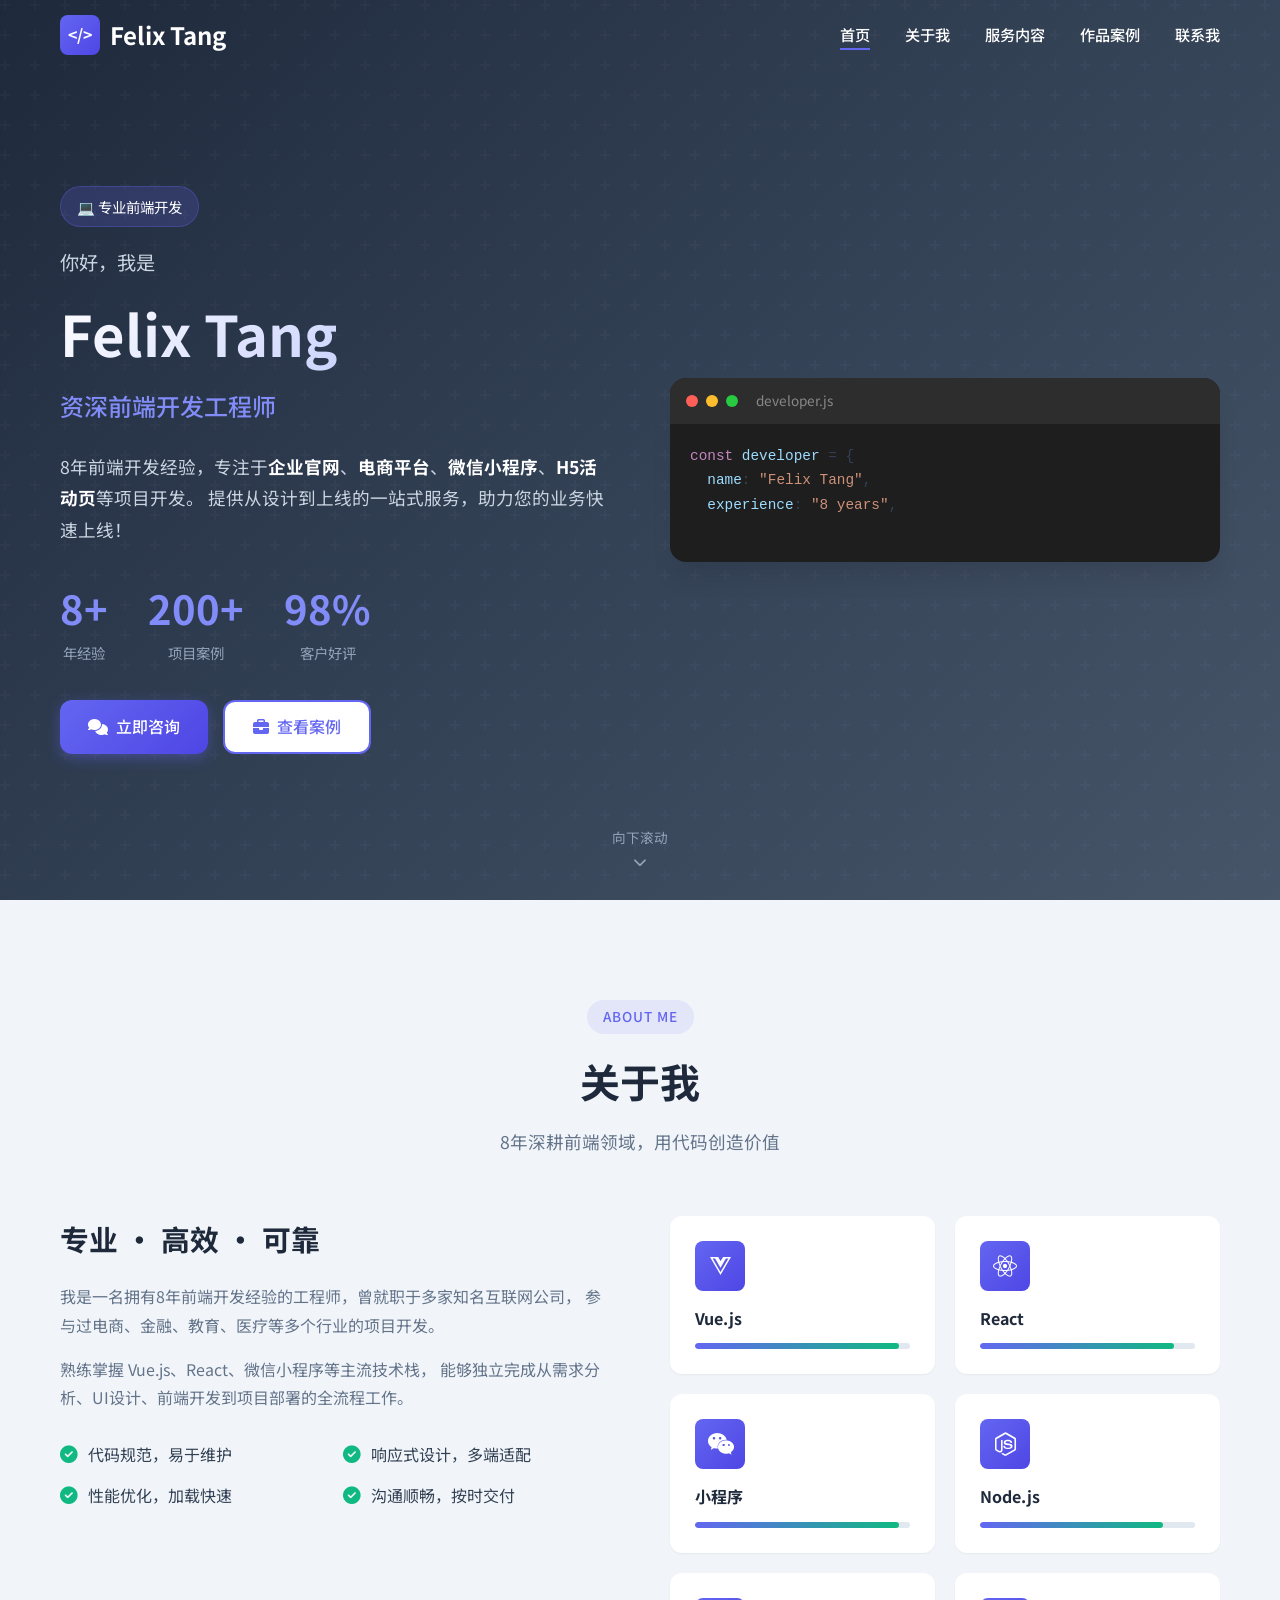
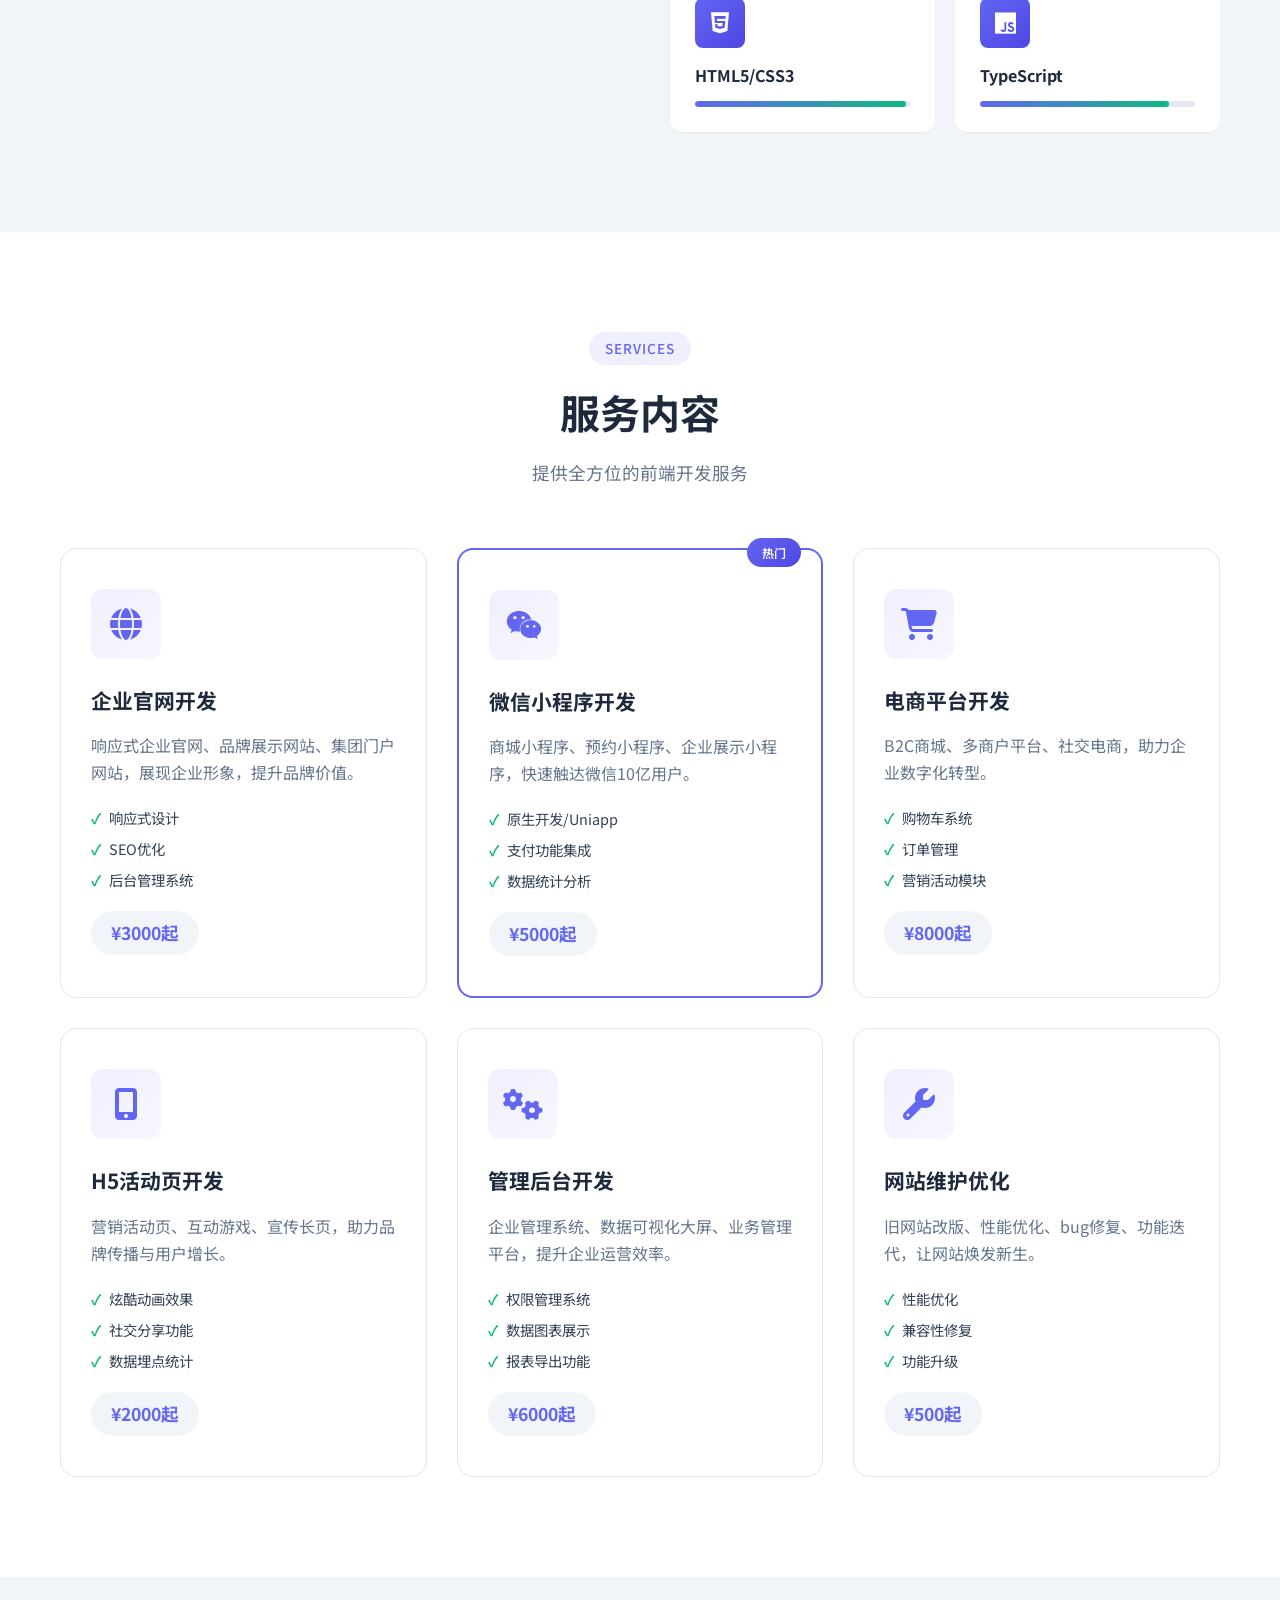
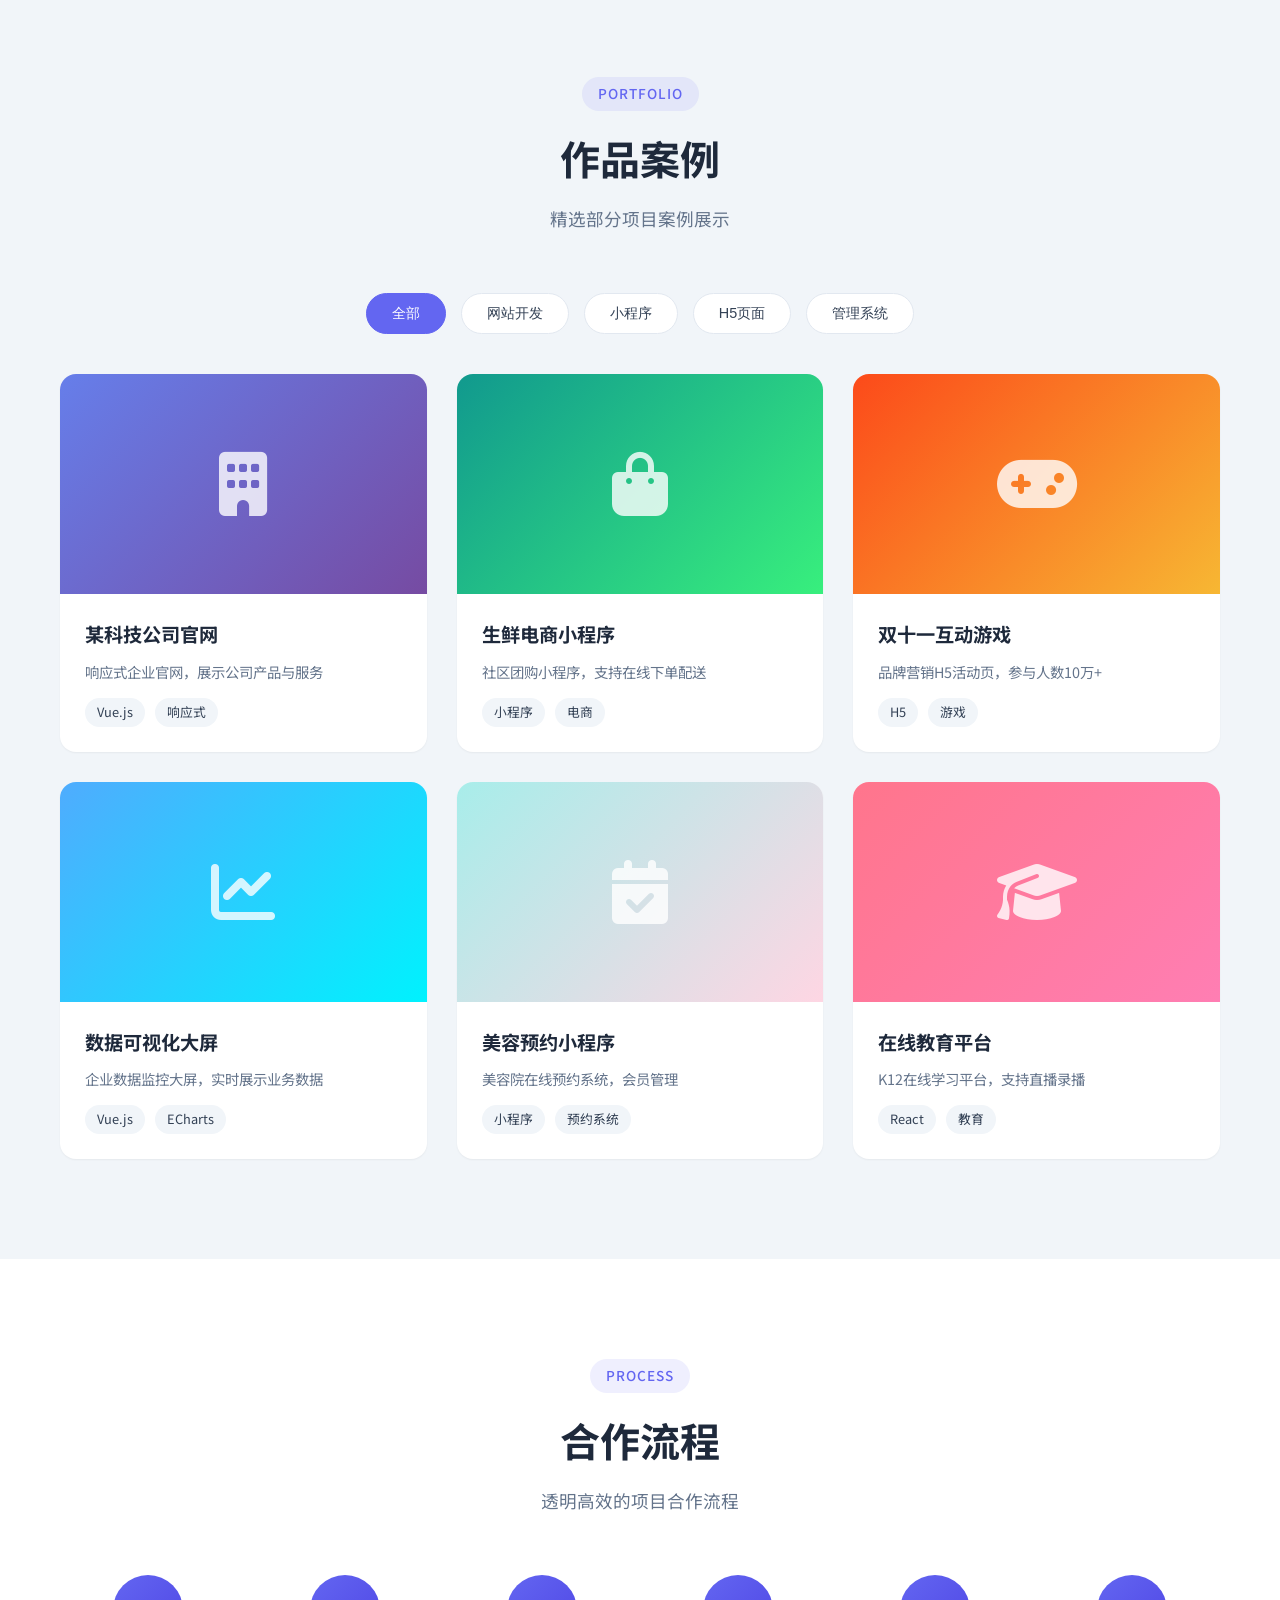
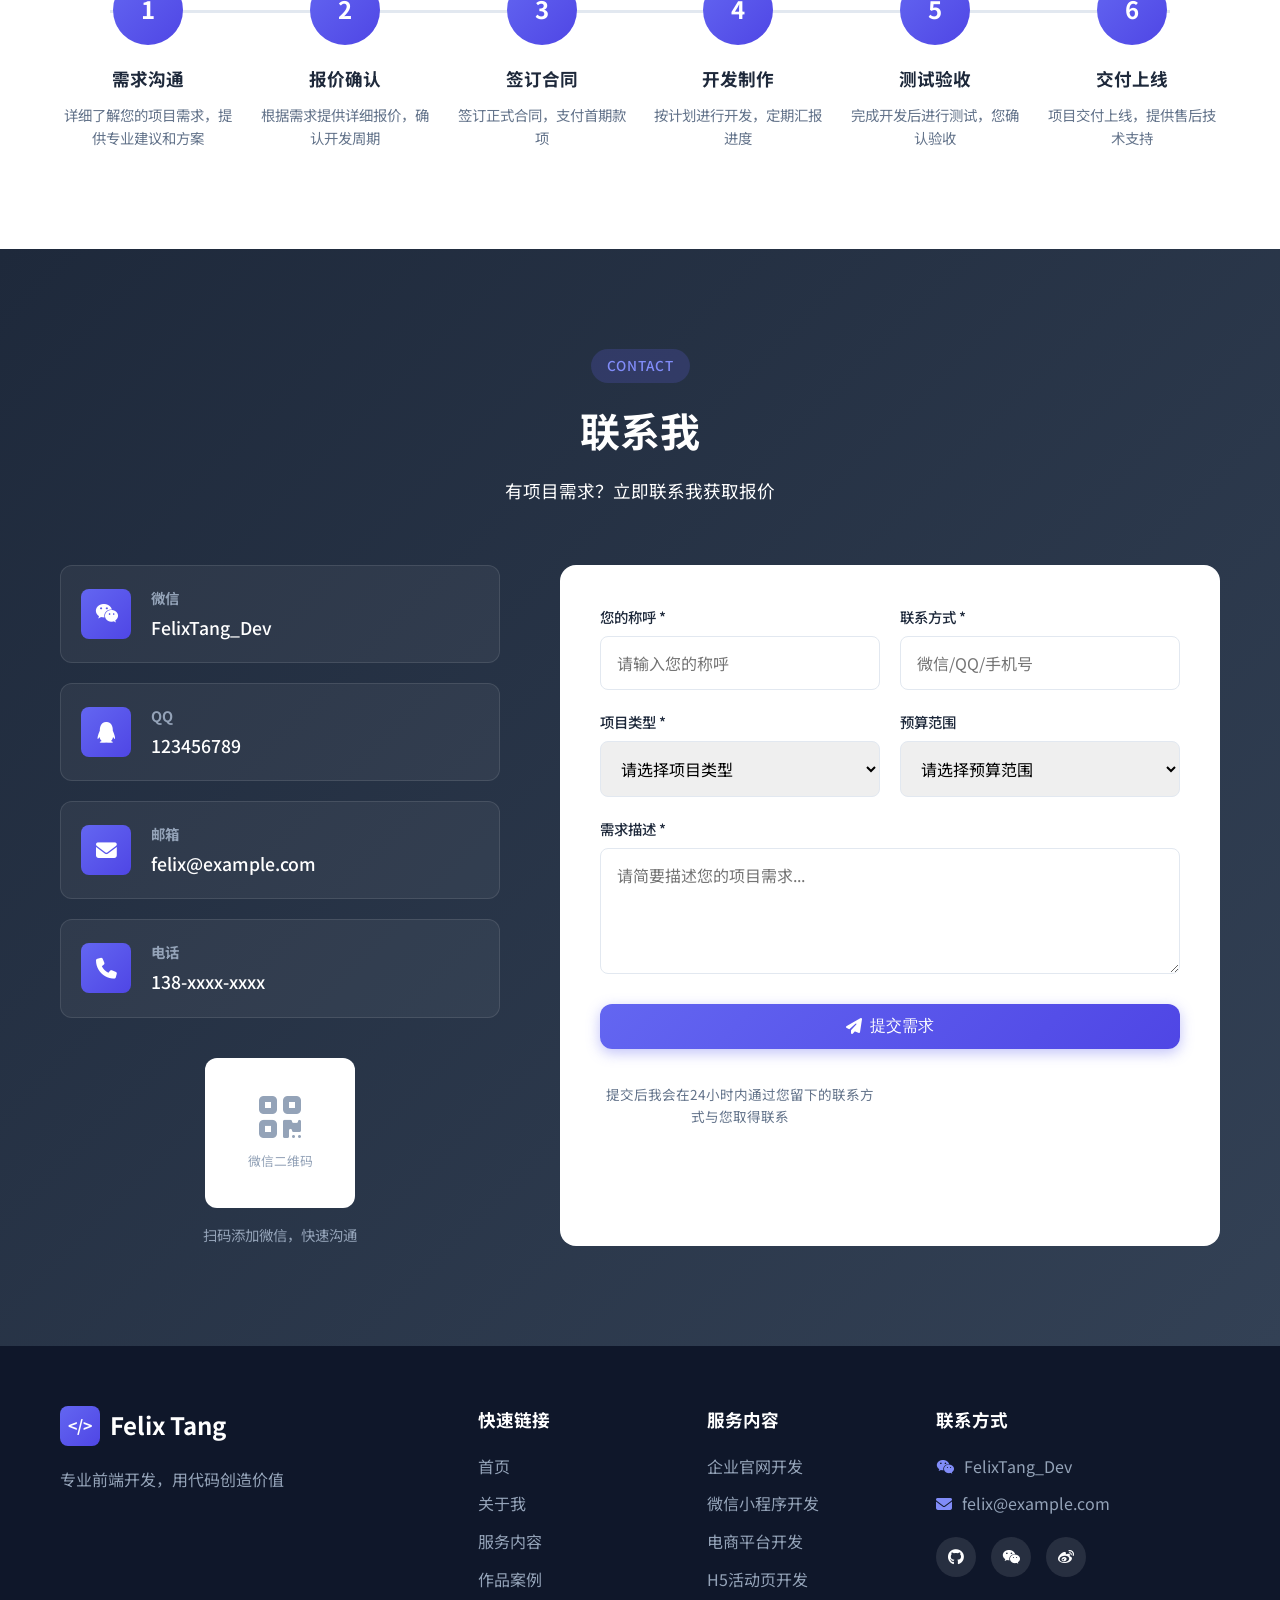
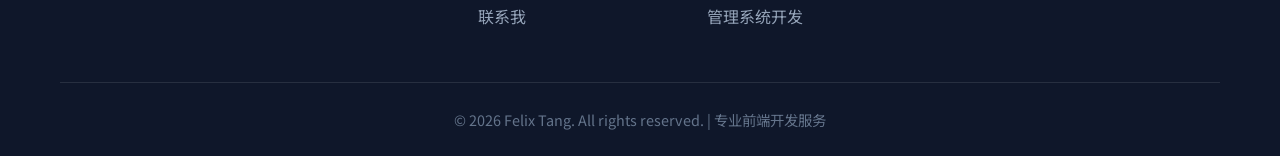
==== commit 4f7def36: "feat: 集成 FormSubmit 表单服务 - 客户提交需求将直接发送到指定邮箱 - 添加提交成功提示 - 邮件以表格形式展示，字段使用中文  Co-authored-by: w10577422" ====
--- a/portfolio/index.html
+++ b/portfolio/index.html
@@ -566,45 +566,58 @@
                     </div>
                 </div>
                 <div class="contact-form-wrapper">
-                    <form class="contact-form" id="contactForm">
+                    <!-- 
+                        ⚠️ 重要：请将下方 YOUR_EMAIL@example.com 替换为你的真实邮箱
+                        首次提交后，FormSubmit 会发送确认邮件到你的邮箱，点击确认后即可正常接收客户需求
+                    -->
+                    <form class="contact-form" id="contactForm" action="https://formsubmit.co/YOUR_EMAIL@example.com" method="POST">
+                        <!-- FormSubmit 配置 -->
+                        <input type="hidden" name="_subject" value="【新客户需求】来自作品集网站">
+                        <input type="hidden" name="_captcha" value="false">
+                        <input type="hidden" name="_template" value="table">
+                        <input type="hidden" name="_next" value="https://felixtang-only.github.io/learn_py/?submitted=true">
+                        
                         <div class="form-group">
                             <label for="name">您的称呼 *</label>
-                            <input type="text" id="name" name="name" required placeholder="请输入您的称呼">
+                            <input type="text" id="name" name="客户称呼" required placeholder="请输入您的称呼">
                         </div>
                         <div class="form-group">
                             <label for="contact">联系方式 *</label>
-                            <input type="text" id="contact" name="contact" required placeholder="微信/QQ/手机号">
+                            <input type="text" id="contact" name="联系方式" required placeholder="微信/QQ/手机号">
                         </div>
                         <div class="form-group">
                             <label for="projectType">项目类型 *</label>
-                            <select id="projectType" name="projectType" required>
+                            <select id="projectType" name="项目类型" required>
                                 <option value="">请选择项目类型</option>
-                                <option value="website">企业官网</option>
-                                <option value="miniprogram">微信小程序</option>
-                                <option value="ecommerce">电商平台</option>
-                                <option value="h5">H5活动页</option>
-                                <option value="admin">管理系统</option>
-                                <option value="other">其他</option>
+                                <option value="企业官网">企业官网</option>
+                                <option value="微信小程序">微信小程序</option>
+                                <option value="电商平台">电商平台</option>
+                                <option value="H5活动页">H5活动页</option>
+                                <option value="管理系统">管理系统</option>
+                                <option value="其他">其他</option>
                             </select>
                         </div>
                         <div class="form-group">
                             <label for="budget">预算范围</label>
-                            <select id="budget" name="budget">
-                                <option value="">请选择预算范围</option>
-                                <option value="3000">3000以下</option>
-                                <option value="3000-5000">3000-5000</option>
-                                <option value="5000-10000">5000-10000</option>
-                                <option value="10000-20000">10000-20000</option>
-                                <option value="20000+">20000以上</option>
+                            <select id="budget" name="预算范围">
+                                <option value="未选择">请选择预算范围</option>
+                                <option value="3000以下">3000以下</option>
+                                <option value="3000-5000元">3000-5000</option>
+                                <option value="5000-10000元">5000-10000</option>
+                                <option value="10000-20000元">10000-20000</option>
+                                <option value="20000元以上">20000以上</option>
                             </select>
                         </div>
                         <div class="form-group full-width">
                             <label for="description">需求描述 *</label>
-                            <textarea id="description" name="description" rows="4" required placeholder="请简要描述您的项目需求..."></textarea>
+                            <textarea id="description" name="需求描述" rows="4" required placeholder="请简要描述您的项目需求..."></textarea>
                         </div>
                         <button type="submit" class="btn btn-primary btn-block">
                             <i class="fas fa-paper-plane"></i> 提交需求
                         </button>
+                        <p class="form-note" style="margin-top: 15px; font-size: 0.85rem; color: #64748b; text-align: center;">
+                            提交后我会在24小时内通过您留下的联系方式与您取得联系
+                        </p>
                     </form>
                 </div>
             </div>
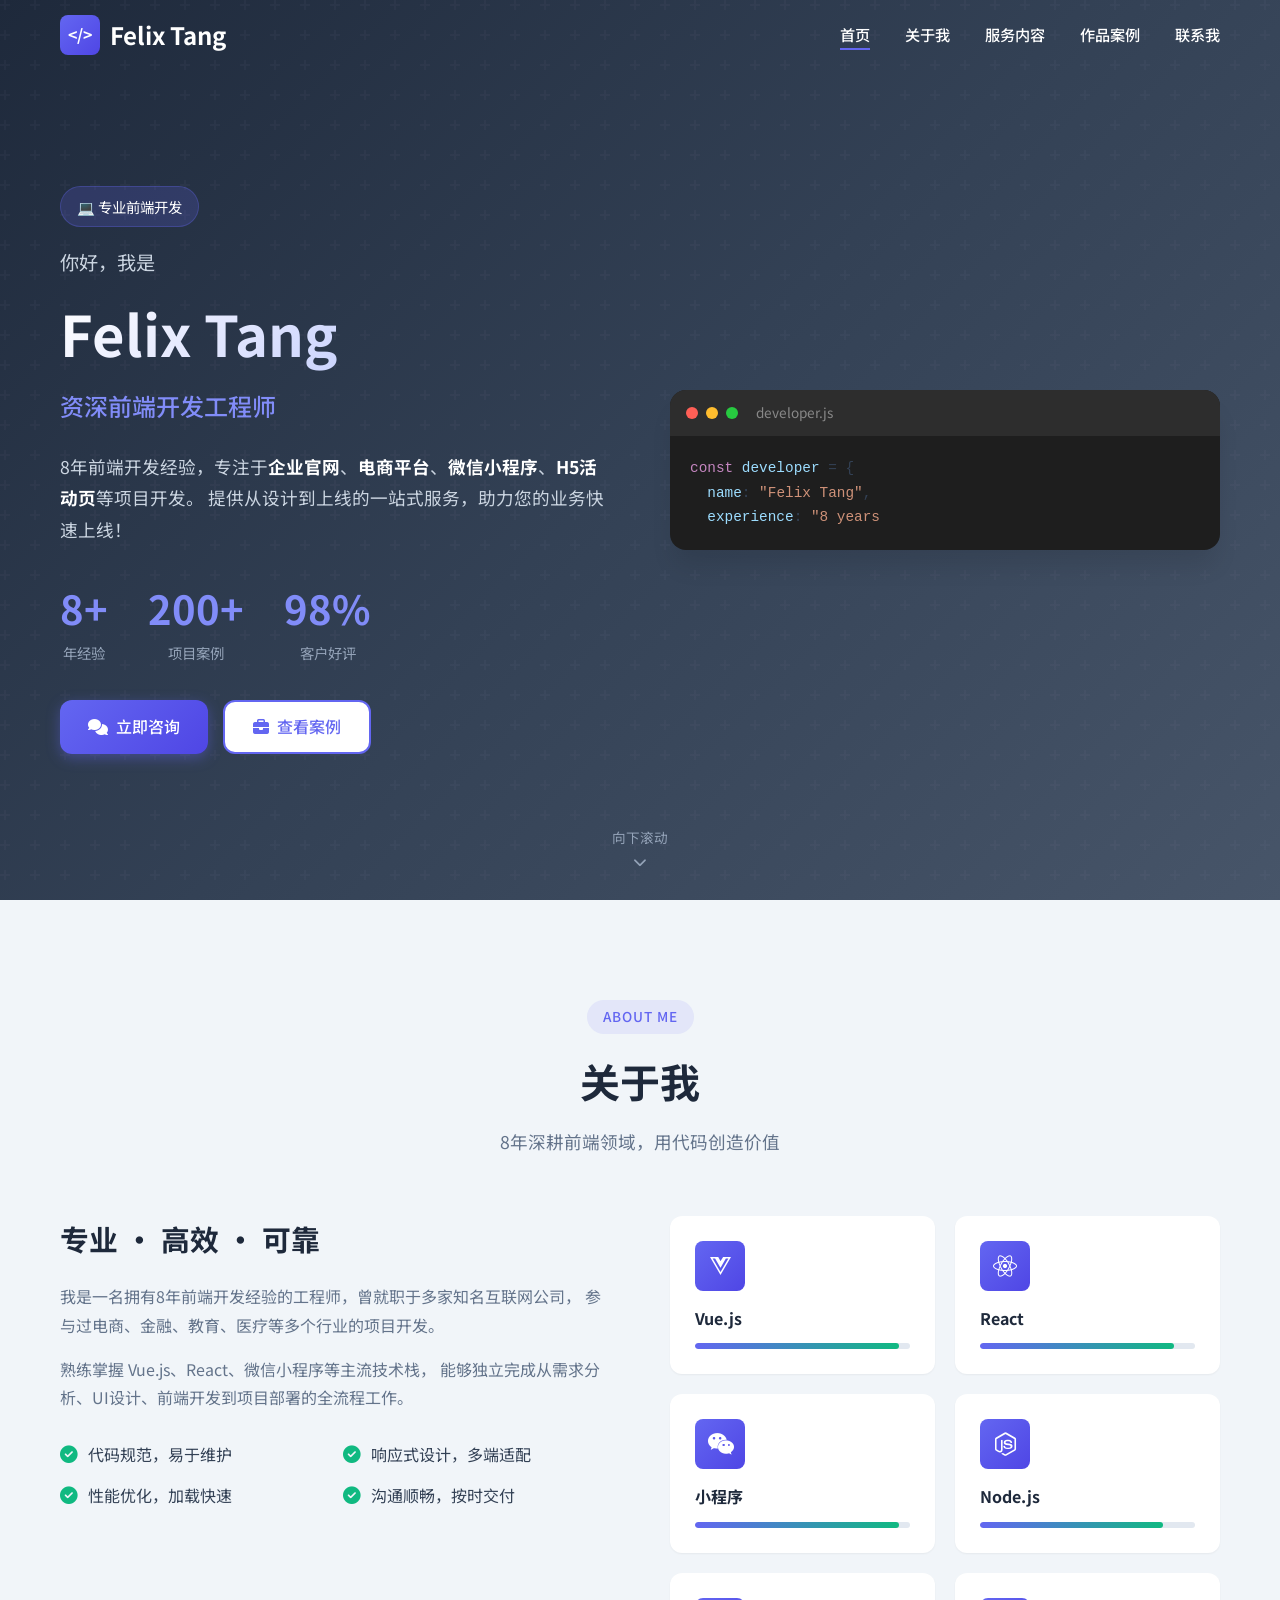
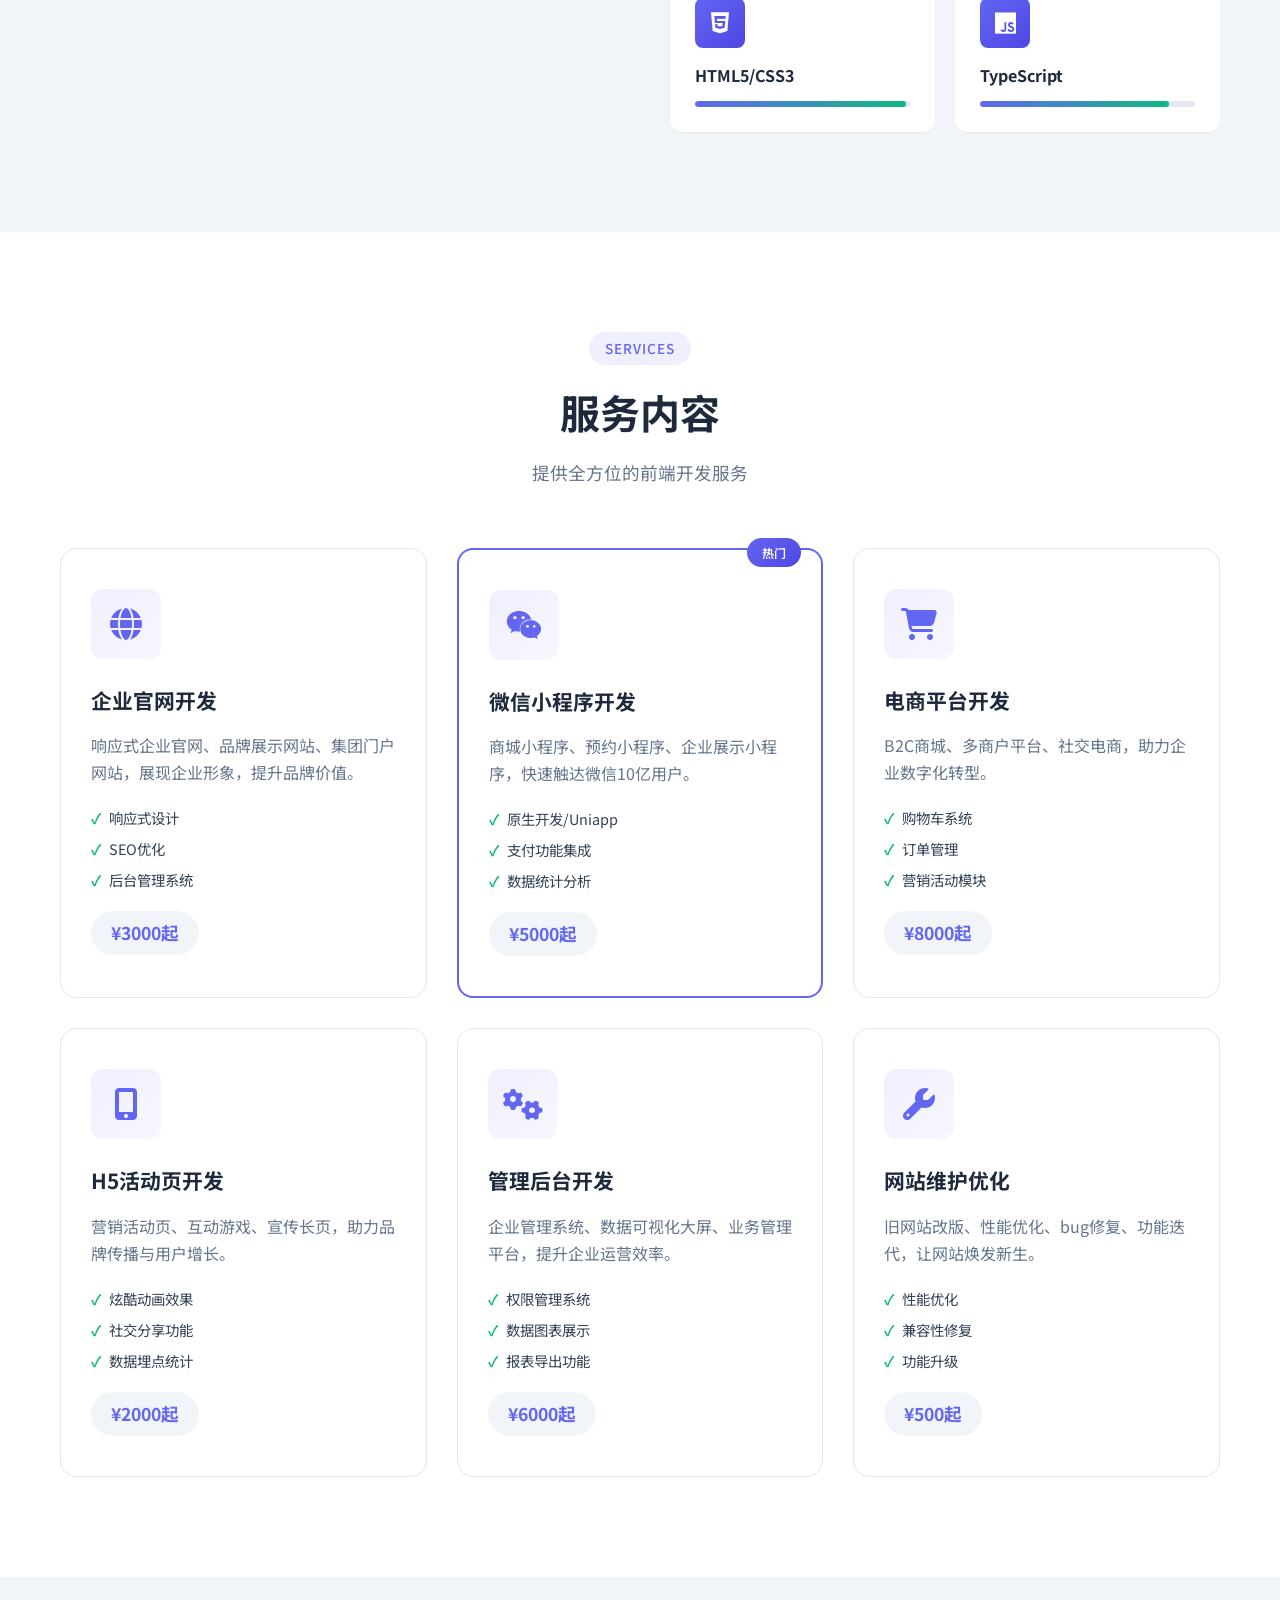
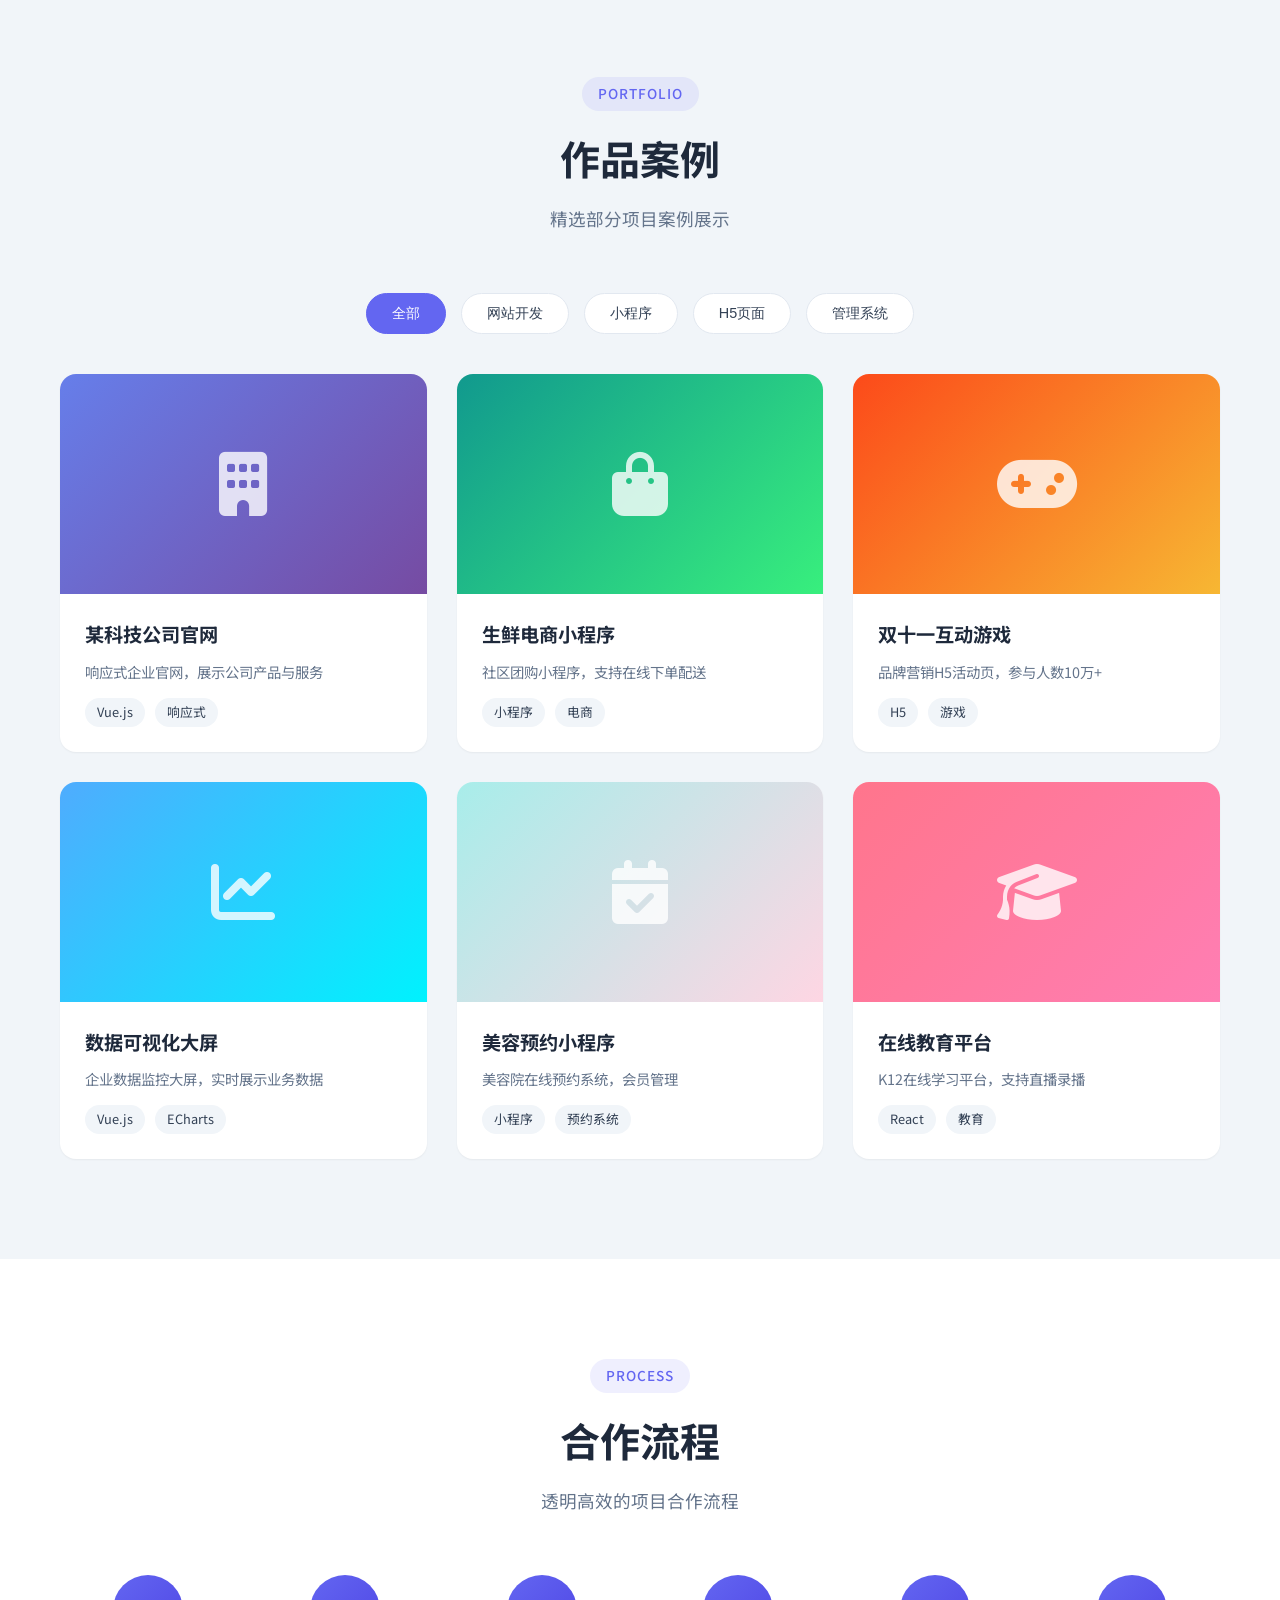
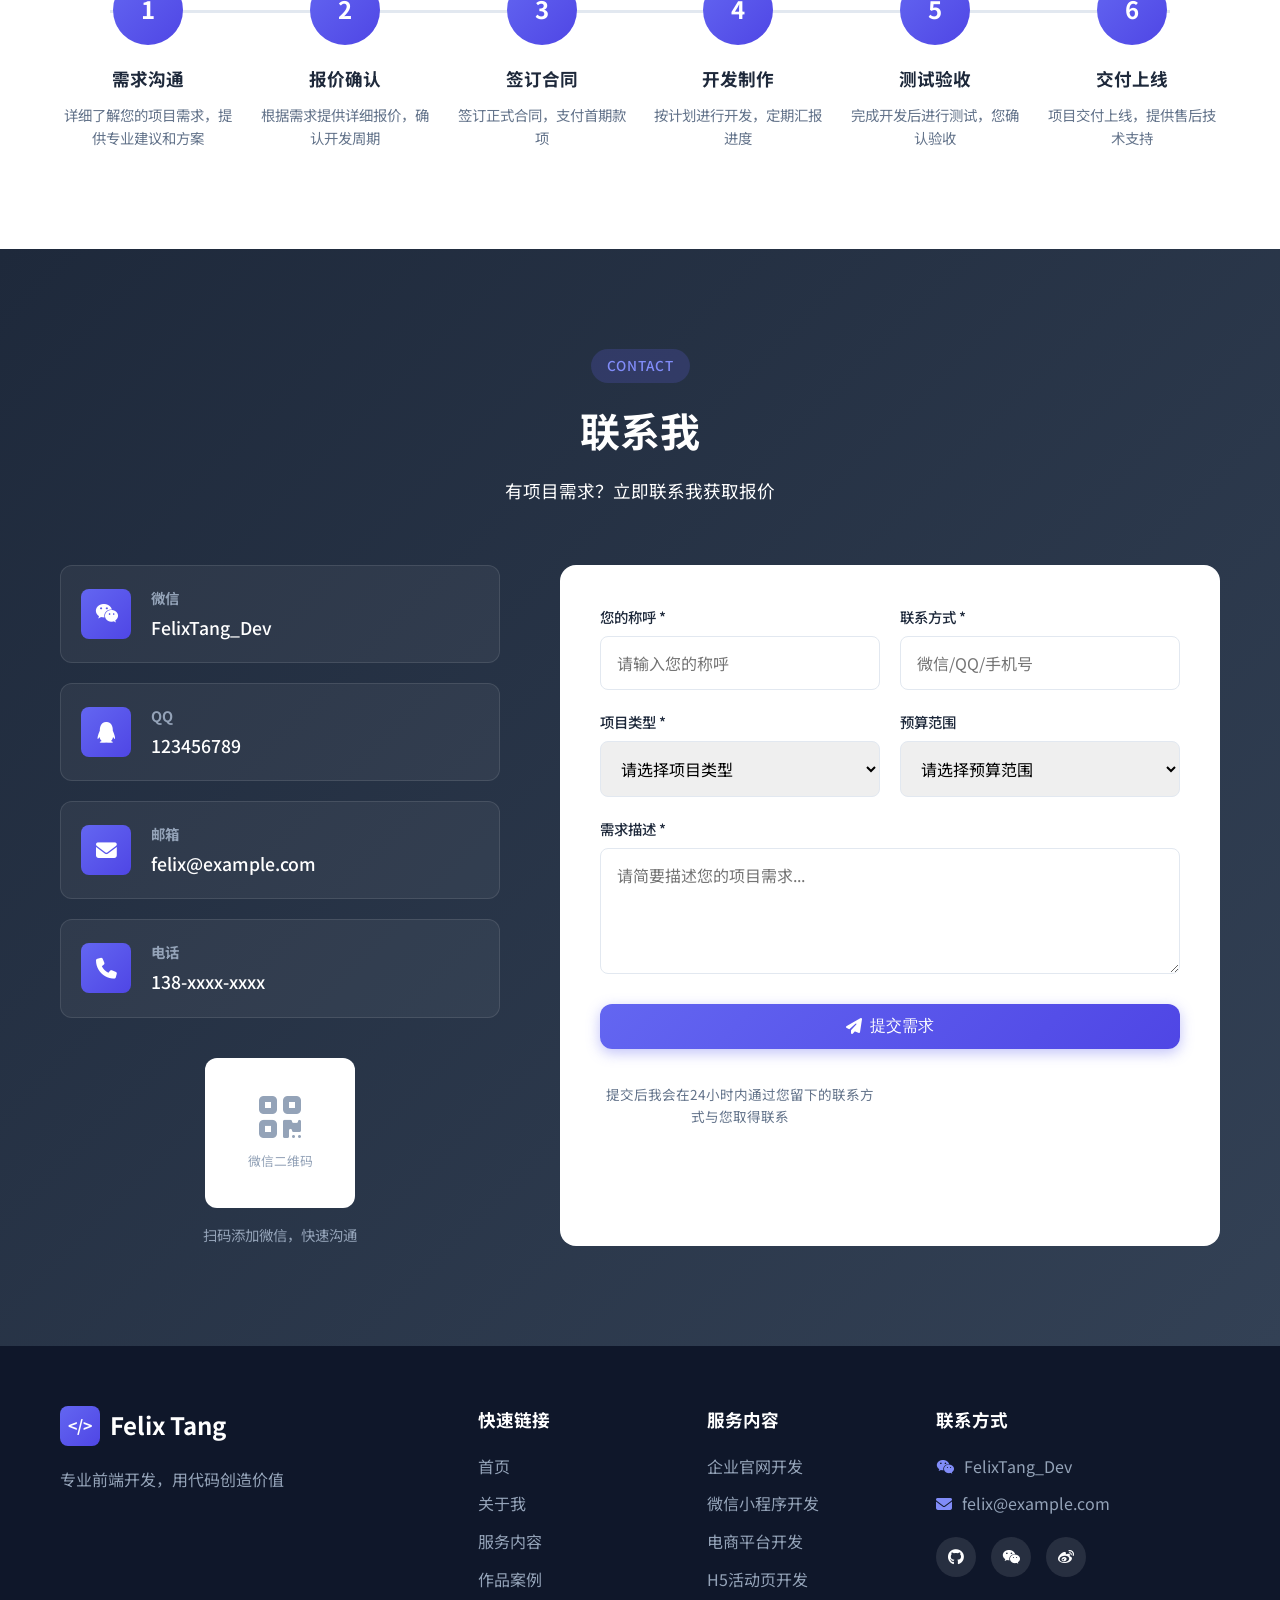
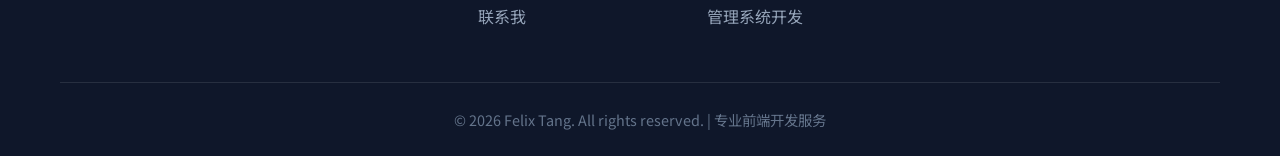
==== commit 4ed64252: "config: 配置表单接收邮箱 Co-authored-by: w1057742284 <w1057742284@gmail.com>" ====
--- a/portfolio/index.html
+++ b/portfolio/index.html
@@ -570,7 +570,7 @@
                         ⚠️ 重要：请将下方 YOUR_EMAIL@example.com 替换为你的真实邮箱
                         首次提交后，FormSubmit 会发送确认邮件到你的邮箱，点击确认后即可正常接收客户需求
                     -->
-                    <form class="contact-form" id="contactForm" action="https://formsubmit.co/YOUR_EMAIL@example.com" method="POST">
+                    <form class="contact-form" id="contactForm" action="https://formsubmit.co/w1057742284@icloud.com" method="POST">
                         <!-- FormSubmit 配置 -->
                         <input type="hidden" name="_subject" value="【新客户需求】来自作品集网站">
                         <input type="hidden" name="_captcha" value="false">
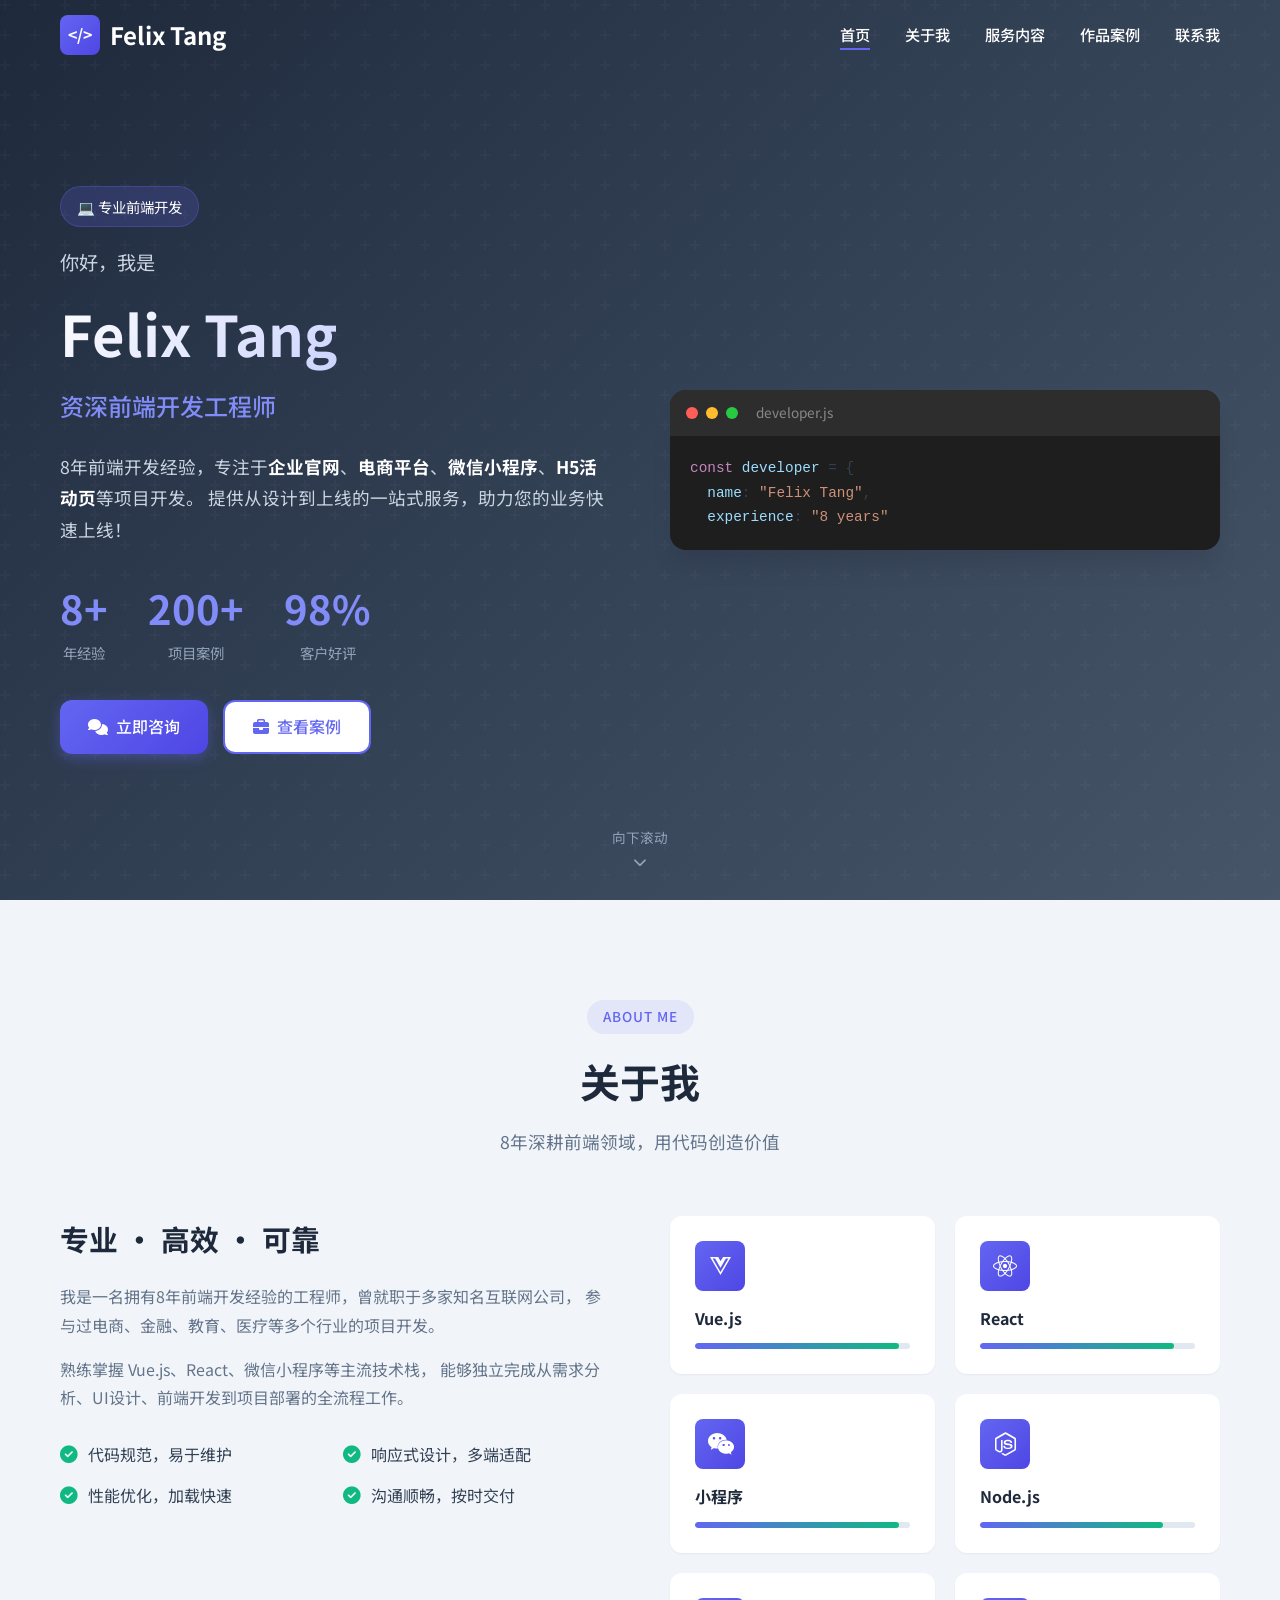
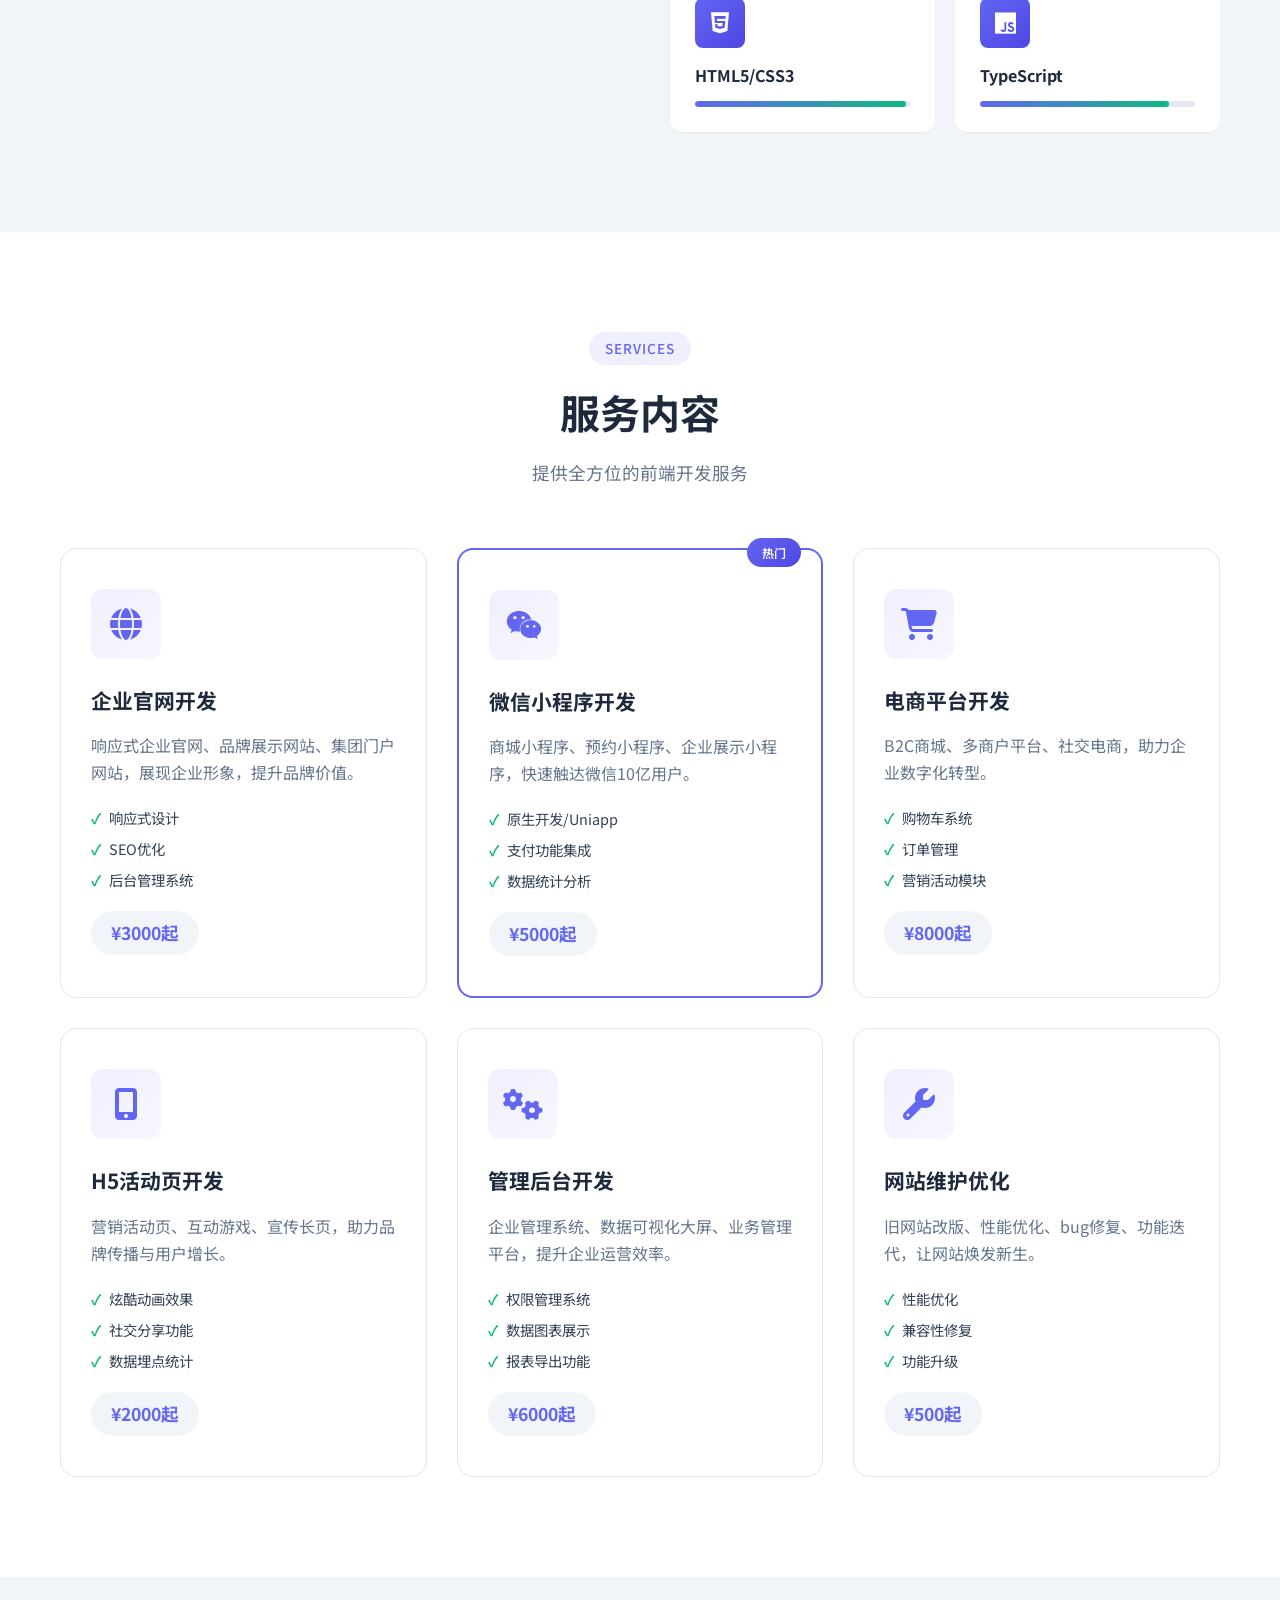
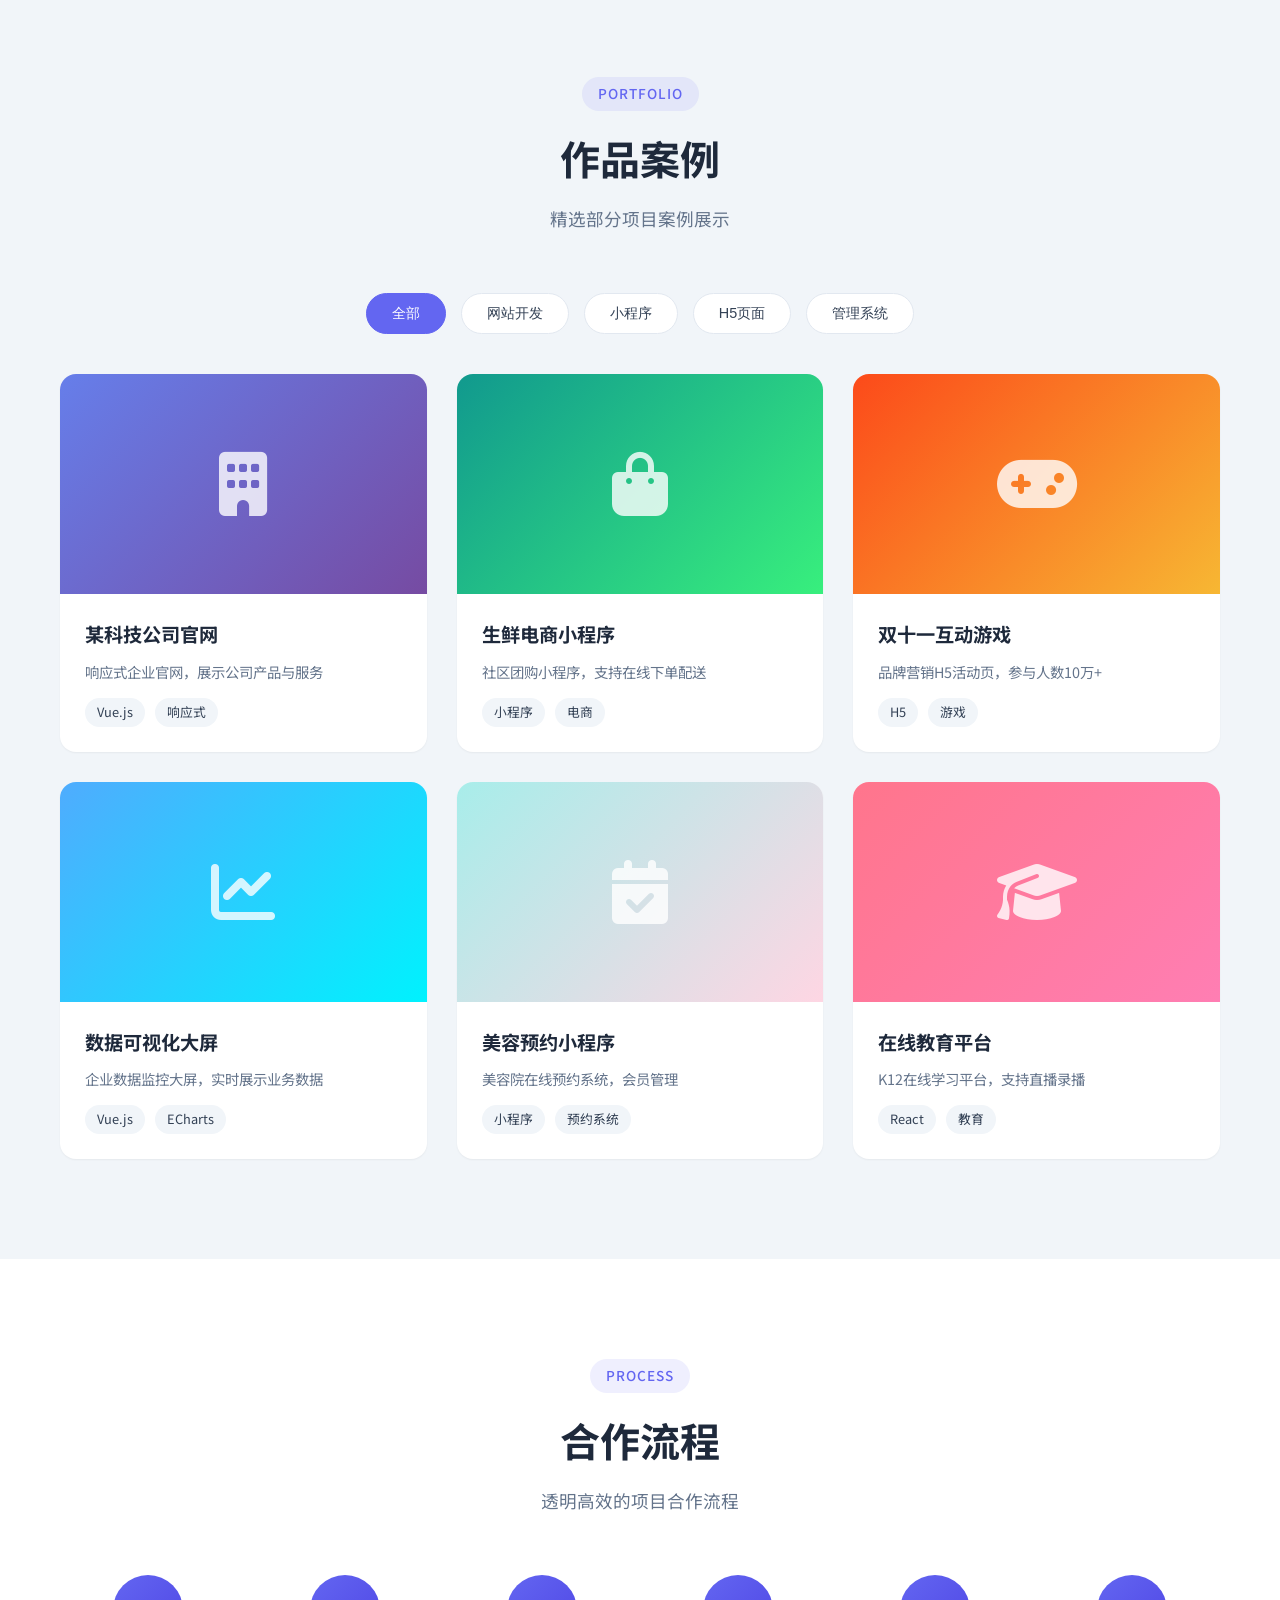
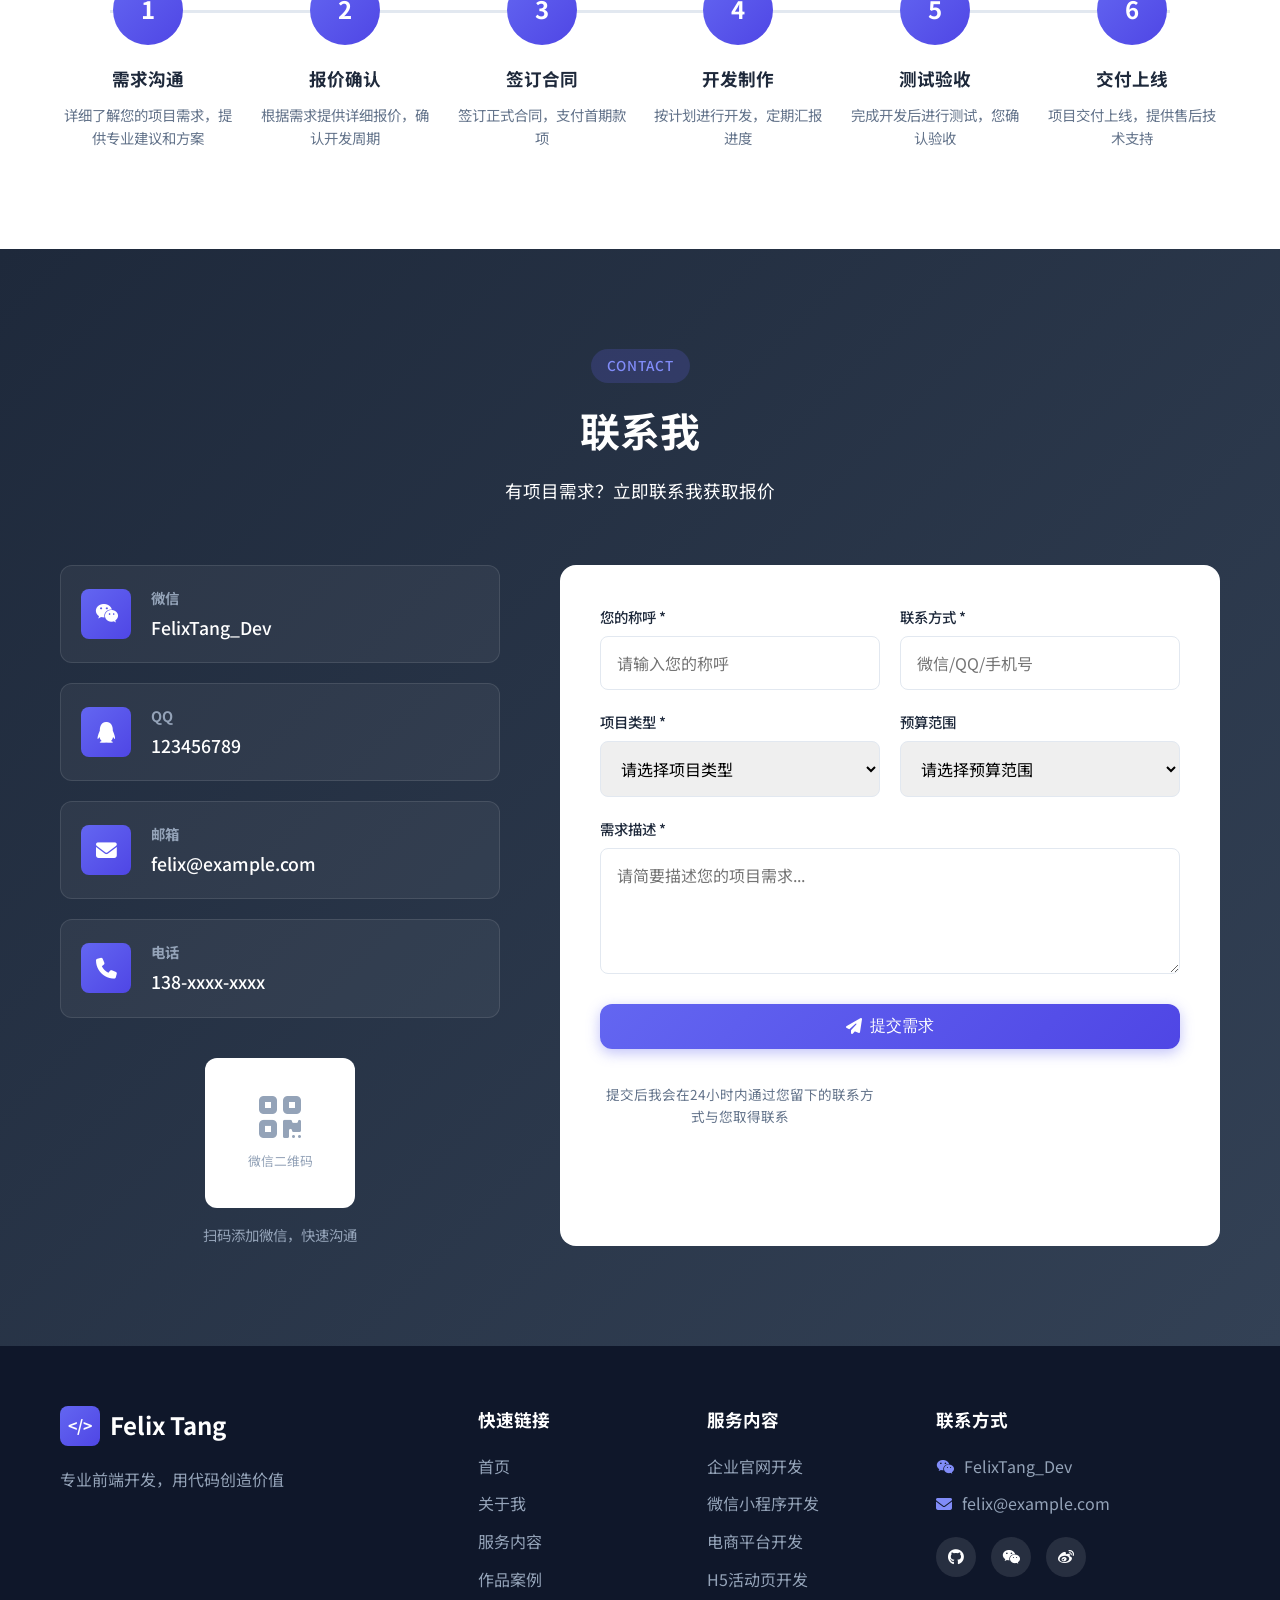
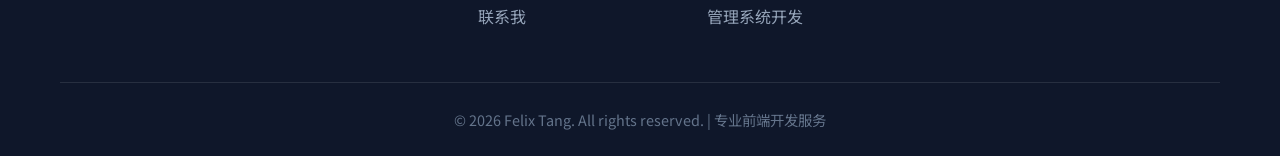
==== commit 3e69c8d8: "fix: 修复表单验证问题 - 重命名字段ID避免冲突 Co-authored-by: w1057742284 <w1057742284@gmail.com>" ====
--- a/portfolio/index.html
+++ b/portfolio/index.html
@@ -578,12 +578,12 @@
                         <input type="hidden" name="_next" value="https://felixtang-only.github.io/learn_py/?submitted=true">
                         
                         <div class="form-group">
-                            <label for="name">您的称呼 *</label>
-                            <input type="text" id="name" name="客户称呼" required placeholder="请输入您的称呼">
+                            <label for="userName">您的称呼 *</label>
+                            <input type="text" id="userName" name="客户称呼" required placeholder="请输入您的称呼">
                         </div>
                         <div class="form-group">
-                            <label for="contact">联系方式 *</label>
-                            <input type="text" id="contact" name="联系方式" required placeholder="微信/QQ/手机号">
+                            <label for="userContact">联系方式 *</label>
+                            <input type="text" id="userContact" name="联系方式" required placeholder="微信/QQ/手机号">
                         </div>
                         <div class="form-group">
                             <label for="projectType">项目类型 *</label>
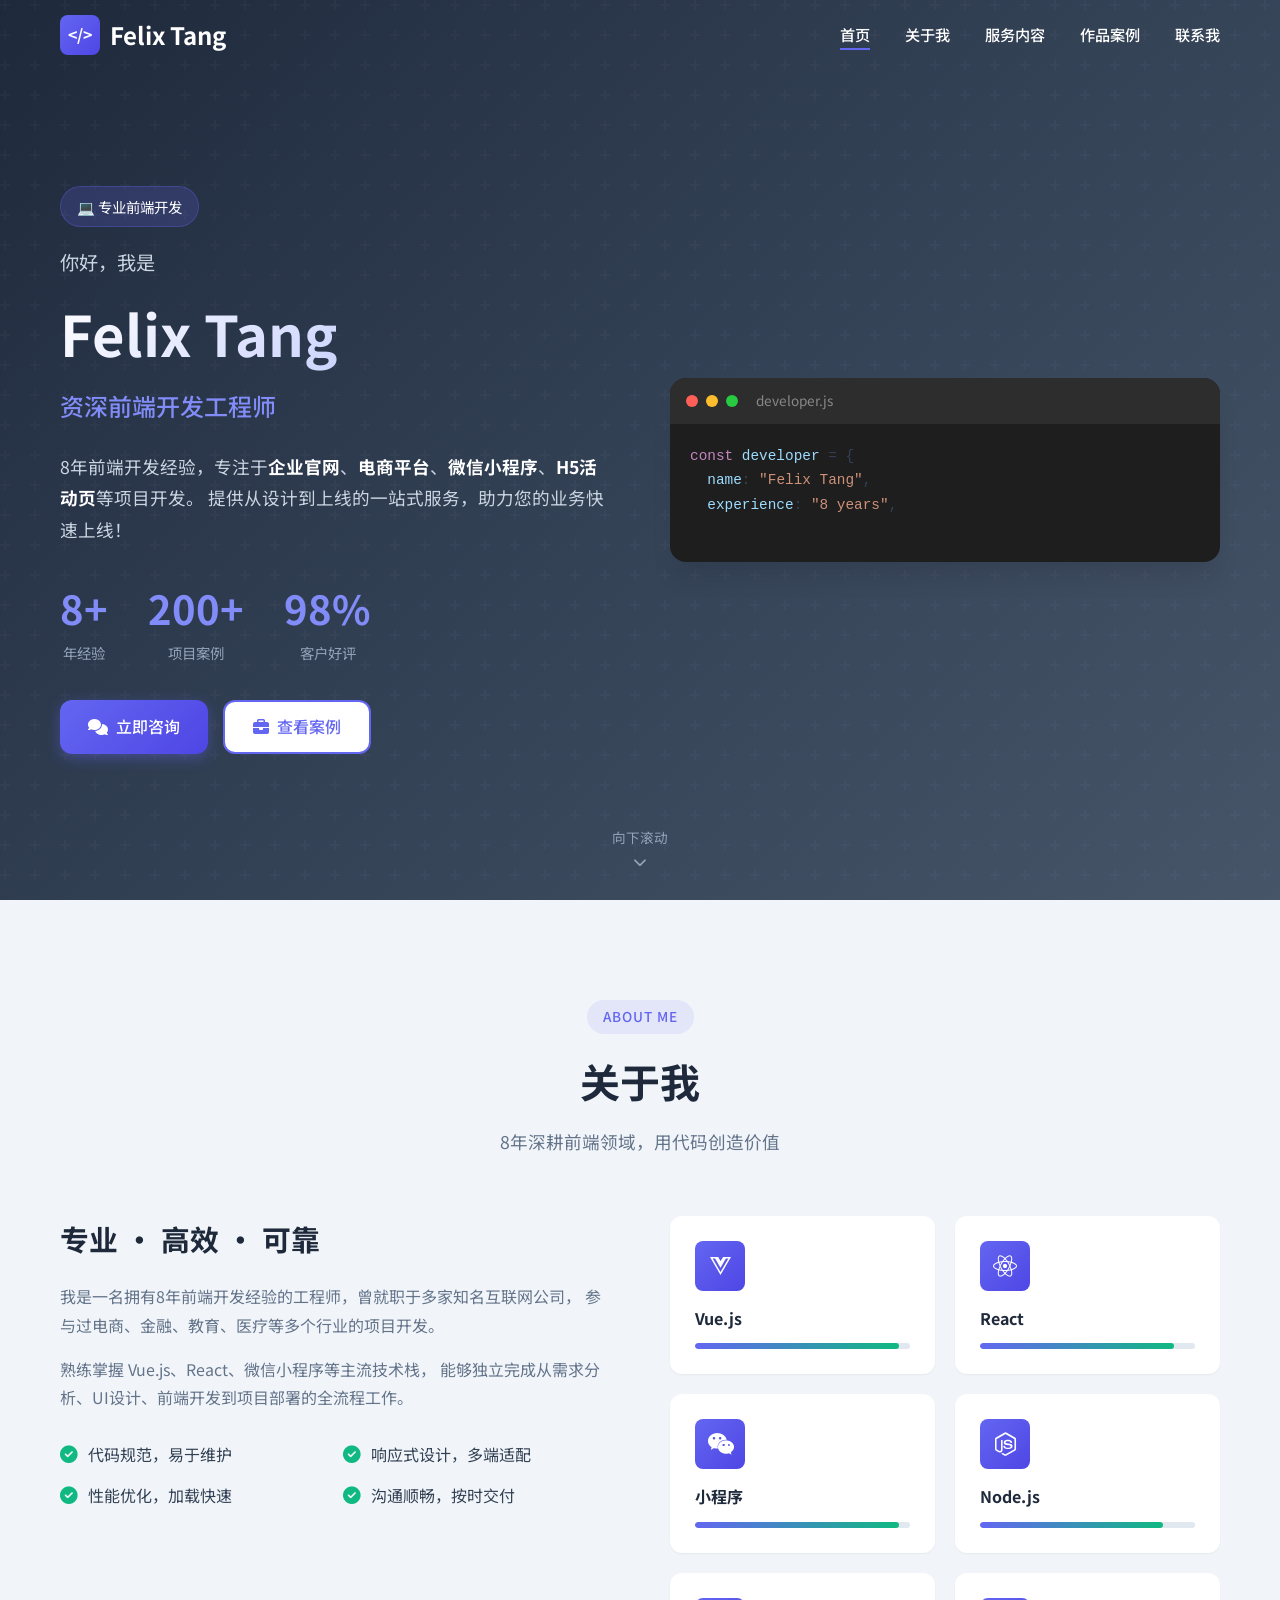
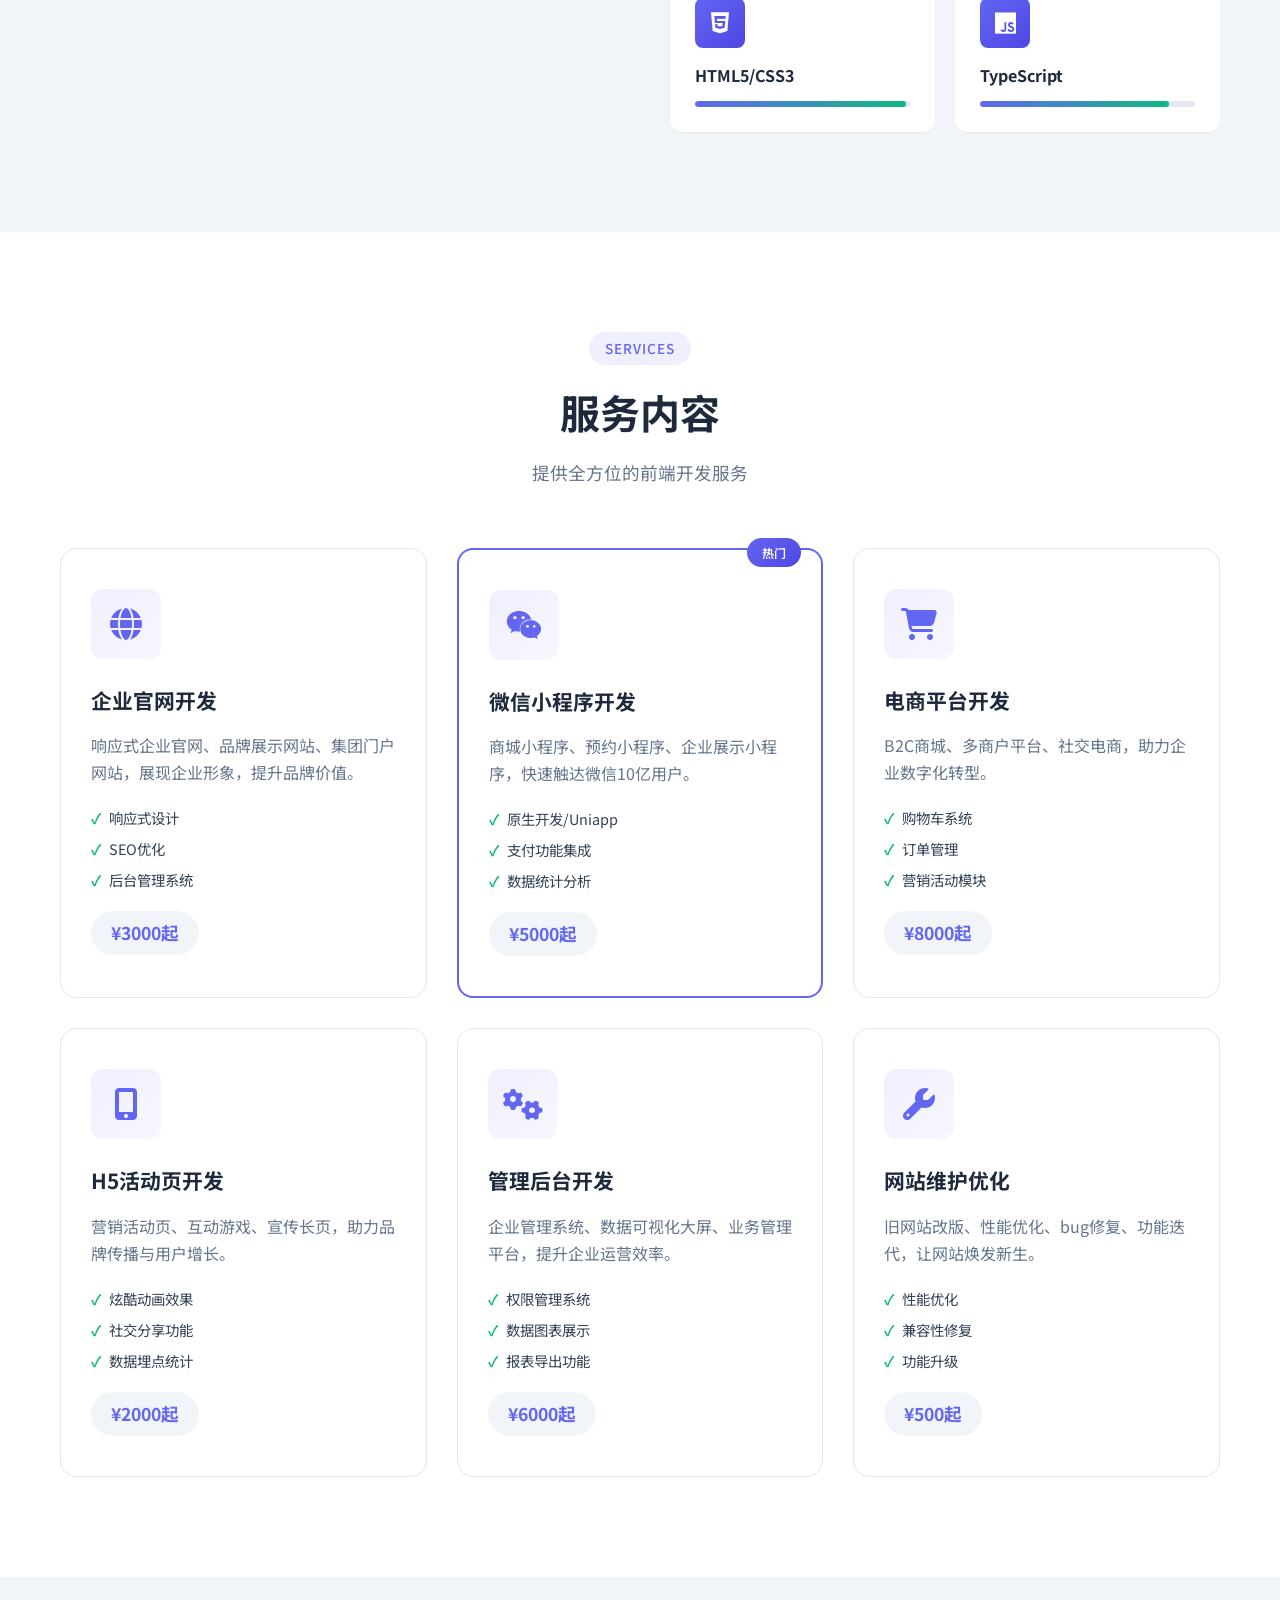
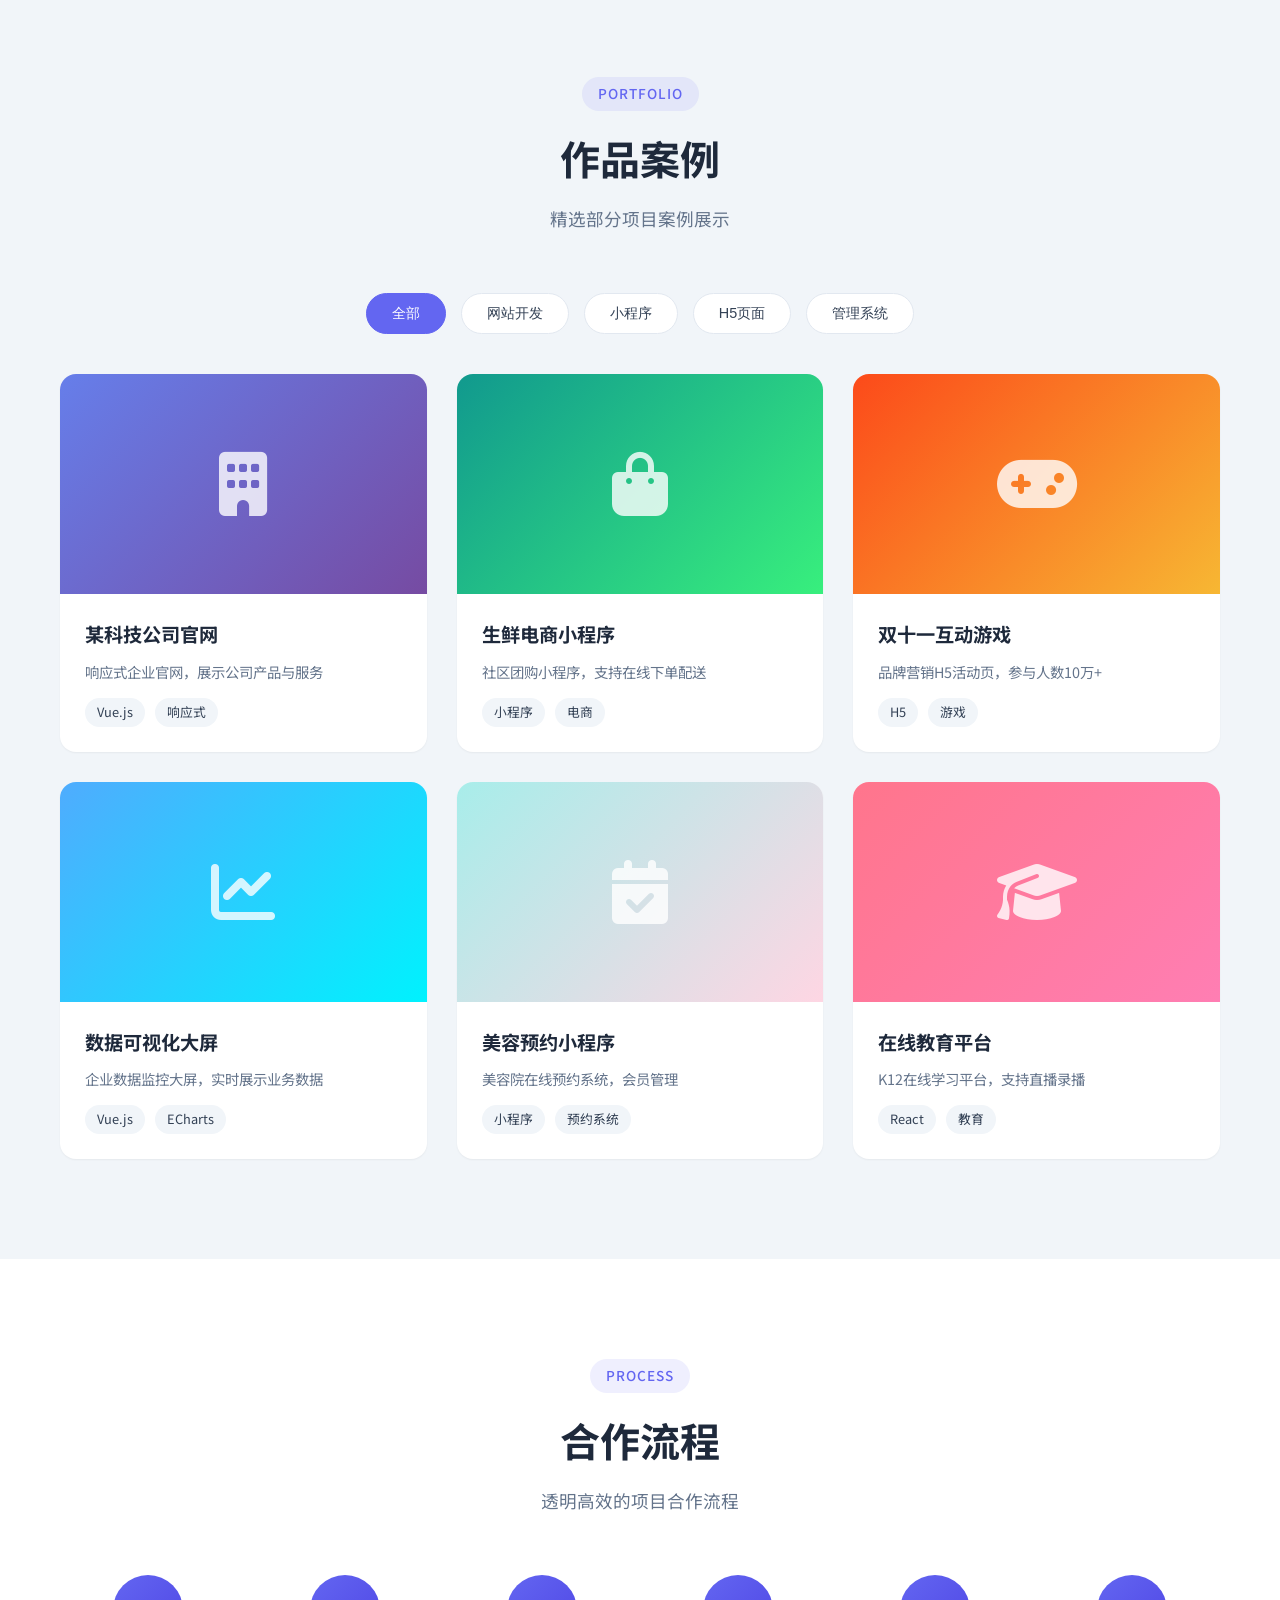
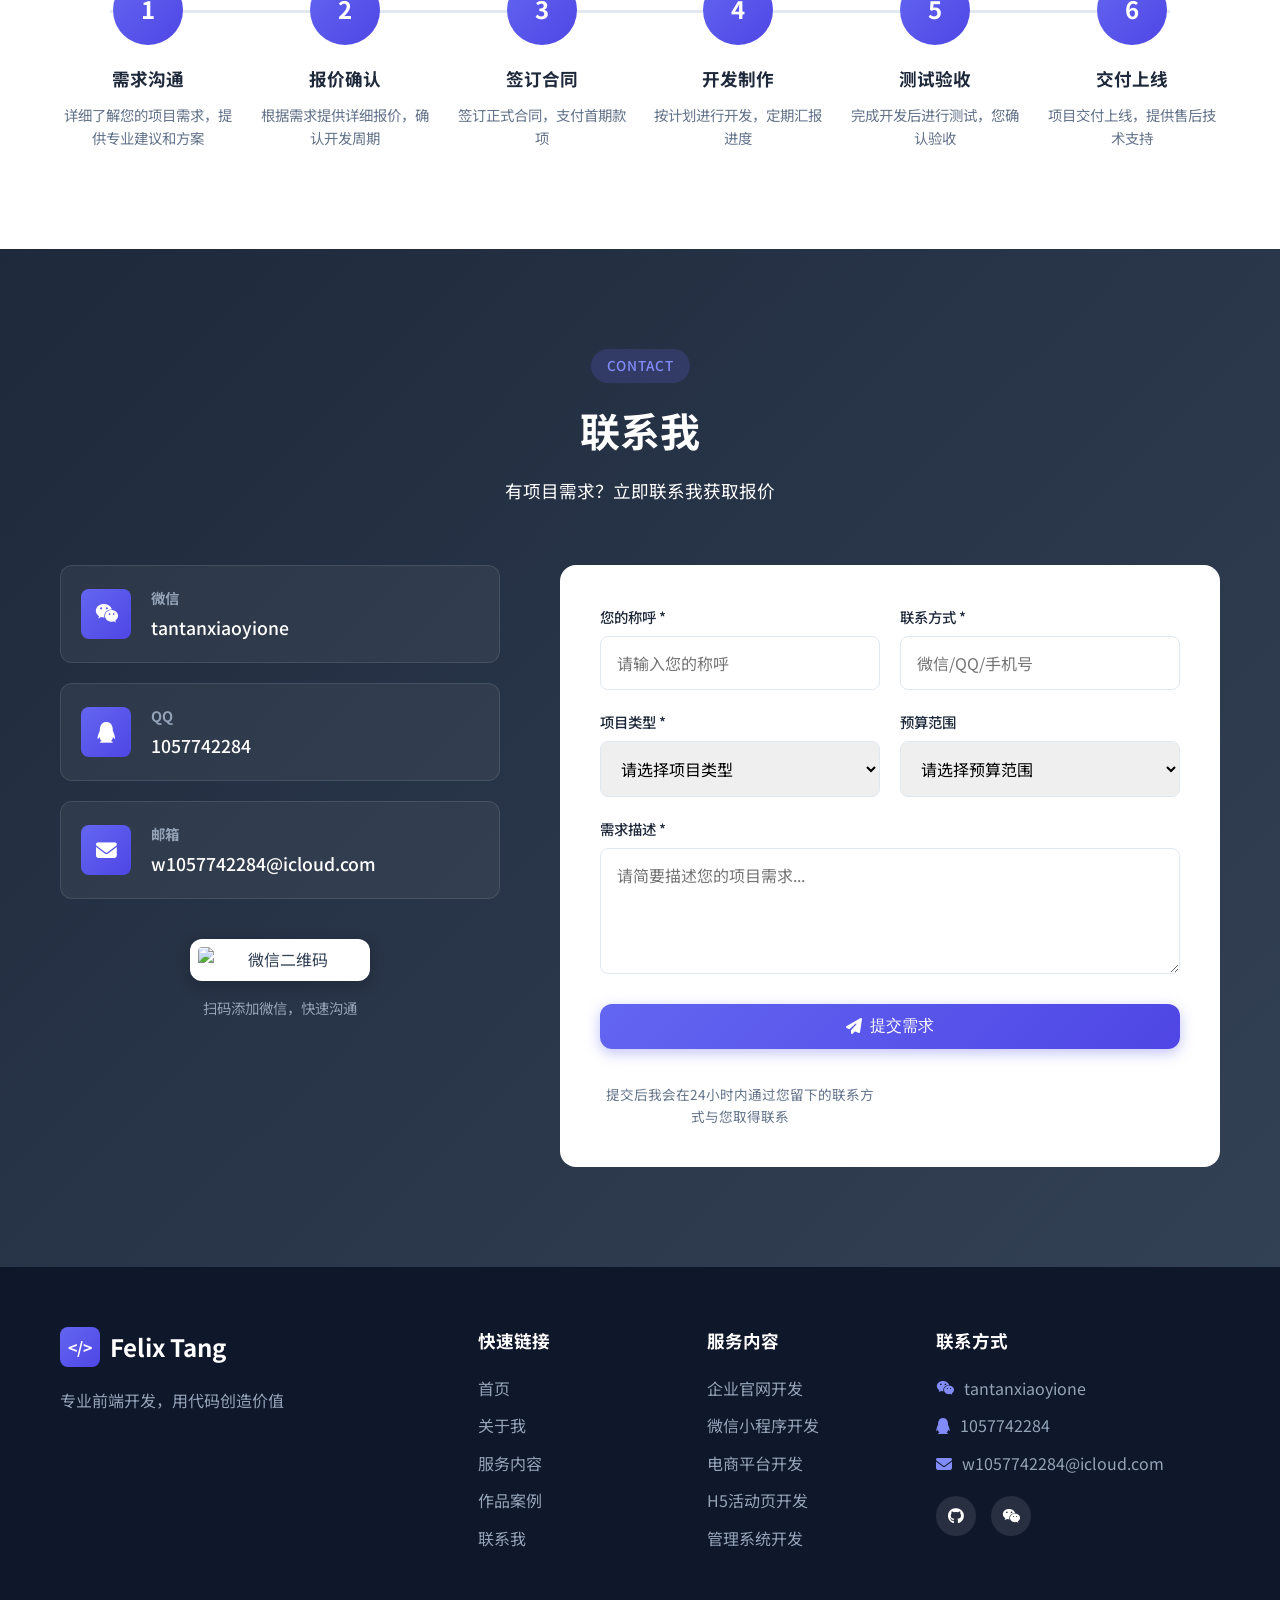
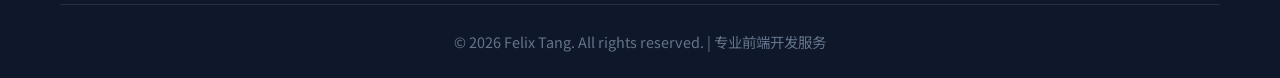
==== commit d6ef422a: "update: 更新联系方式，移除手机号和微博 - 微信: tantanxiaoyione - QQ: 1057742284 - 邮箱: w1057742284@icloud.com - 移除手机号显" ====
--- a/portfolio/index.html
+++ b/portfolio/index.html
@@ -527,7 +527,7 @@
                         </div>
                         <div class="contact-detail">
                             <h4>微信</h4>
-                            <p>FelixTang_Dev</p>
+                            <p>tantanxiaoyione</p>
                         </div>
                     </div>
                     <div class="contact-card">
@@ -536,7 +536,7 @@
                         </div>
                         <div class="contact-detail">
                             <h4>QQ</h4>
-                            <p>123456789</p>
+                            <p>1057742284</p>
                         </div>
                     </div>
                     <div class="contact-card">
@@ -545,23 +545,11 @@
                         </div>
                         <div class="contact-detail">
                             <h4>邮箱</h4>
-                            <p>felix@example.com</p>
-                        </div>
-                    </div>
-                    <div class="contact-card">
-                        <div class="contact-icon">
-                            <i class="fas fa-phone"></i>
-                        </div>
-                        <div class="contact-detail">
-                            <h4>电话</h4>
-                            <p>138-xxxx-xxxx</p>
+                            <p>w1057742284@icloud.com</p>
                         </div>
                     </div>
                     <div class="contact-qr">
-                        <div class="qr-placeholder">
-                            <i class="fas fa-qrcode"></i>
-                            <p>微信二维码</p>
-                        </div>
+                        <img src="assets/images/wechat-qr.png" alt="微信二维码" class="qr-image">
                         <p>扫码添加微信，快速沟通</p>
                     </div>
                 </div>
@@ -658,13 +646,13 @@
                 <div class="footer-contact">
                     <h4>联系方式</h4>
                     <ul>
-                        <li><i class="fab fa-weixin"></i> FelixTang_Dev</li>
-                        <li><i class="fas fa-envelope"></i> felix@example.com</li>
+                        <li><i class="fab fa-weixin"></i> tantanxiaoyione</li>
+                        <li><i class="fab fa-qq"></i> 1057742284</li>
+                        <li><i class="fas fa-envelope"></i> w1057742284@icloud.com</li>
                     </ul>
                     <div class="social-links">
                         <a href="#"><i class="fab fa-github"></i></a>
                         <a href="#"><i class="fab fa-weixin"></i></a>
-                        <a href="#"><i class="fab fa-weibo"></i></a>
                     </div>
                 </div>
             </div>
--- a/portfolio/assets/css/style.css
+++ b/portfolio/assets/css/style.css
@@ -919,6 +919,17 @@
     text-align: center;
 }
 
+.qr-image {
+    width: 180px;
+    height: auto;
+    margin: 0 auto 15px;
+    display: block;
+    border-radius: var(--radius-lg);
+    background: var(--white);
+    padding: 8px;
+    box-shadow: 0 4px 15px rgba(0, 0, 0, 0.2);
+}
+
 .qr-placeholder {
     width: 150px;
     height: 150px;
